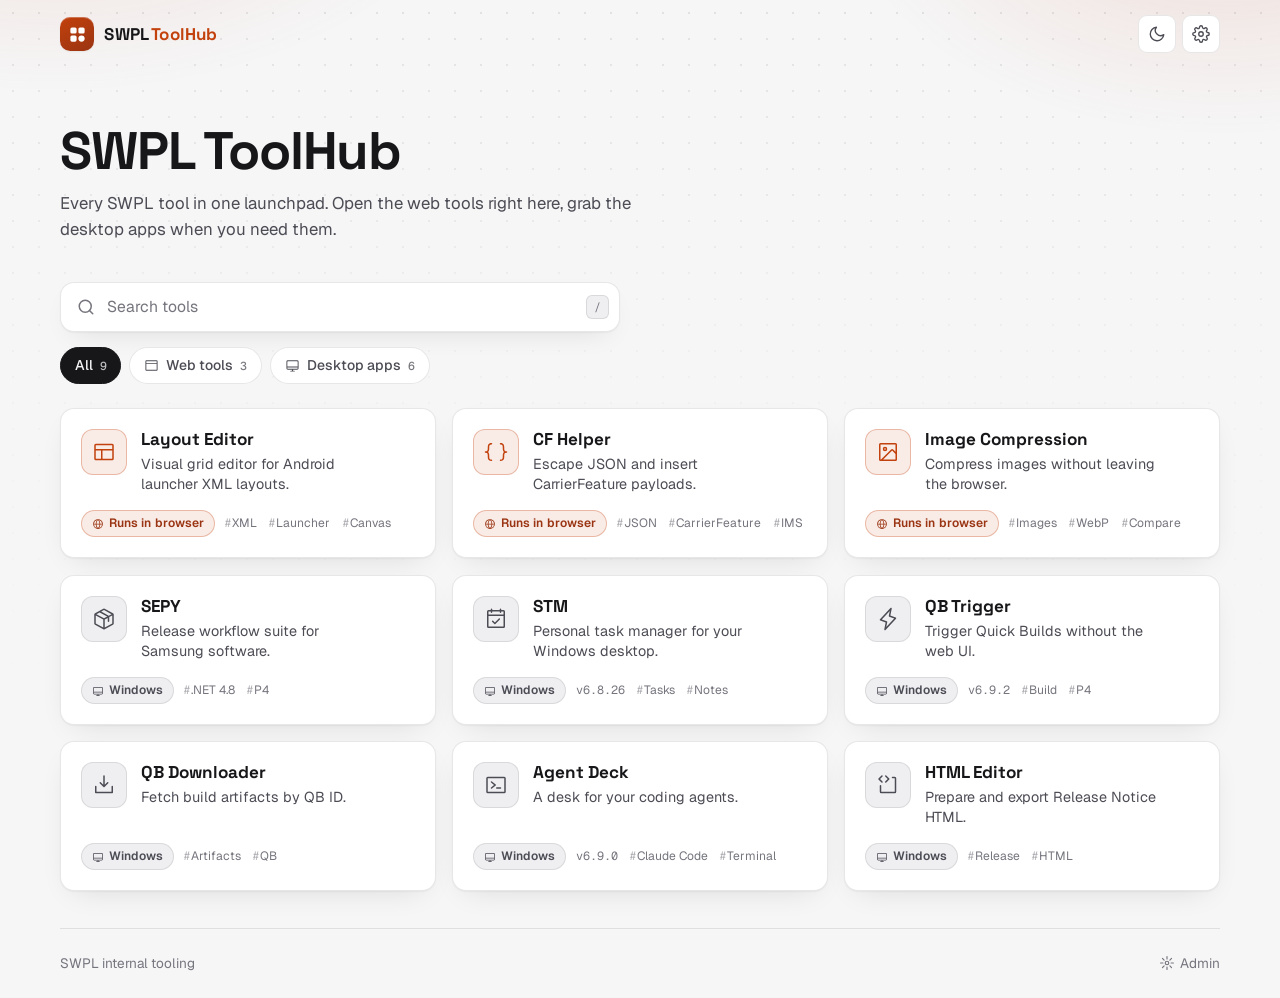
==== index.html @ 41b20187 "SWPL ToolHub: static tool launchpad with admin console and embedded tools - Hub (index.html): tool c" ====
<!doctype html>
<html lang="en" data-theme="light">
<head>
  <meta charset="UTF-8" />
  <meta name="viewport" content="width=device-width, initial-scale=1.0" />
  <title>SWPL ToolHub</title>
  <meta name="description" content="SWPL ToolHub - the launchpad for SWPL web tools and desktop apps." />
  <meta name="theme-color" content="#f6f6f7" />
  <link rel="icon" type="image/svg+xml" href="data:image/svg+xml,%3Csvg xmlns='http://www.w3.org/2000/svg' viewBox='0 0 64 64'%3E%3Crect width='64' height='64' rx='15' fill='%23c2410c'/%3E%3Cg fill='%23fff'%3E%3Crect x='12' y='12' width='17' height='17' rx='4.5'/%3E%3Crect x='35' y='12' width='17' height='17' rx='4.5'/%3E%3Crect x='12' y='35' width='17' height='17' rx='4.5'/%3E%3Crect x='35' y='35' width='17' height='17' rx='8.5'/%3E%3C/g%3E%3C/svg%3E" />

  <script src="data/site-config.js"></script>
  <script src="data/tools.js"></script>
  <script src="assets/icons.js"></script>
  <script>
    /* Resolve theme before first paint to avoid a flash. */
    (function () {
      try {
        var saved = localStorage.getItem("swpl.theme");
        var mode = saved;
        if (mode !== "light" && mode !== "dark") {
          var cfg = window.SWPL_CONFIG || {};
          if (/(^|[?&])draft=1(&|$)/.test(location.search)) {
            try {
              var draft = JSON.parse(localStorage.getItem("swpl.toolhub.draft") || "null");
              if (draft && draft.config && draft.config.theme && draft.config.theme.defaultMode) {
                cfg = { theme: draft.config.theme };
              }
            } catch (e) {}
          }
          mode = cfg.theme && (cfg.theme.defaultMode === "light" || cfg.theme.defaultMode === "dark")
            ? cfg.theme.defaultMode
            : (window.matchMedia && window.matchMedia("(prefers-color-scheme: dark)").matches ? "dark" : "light");
        }
        document.documentElement.setAttribute("data-theme", mode);
      } catch (e) {}
    })();
  </script>
  <link rel="stylesheet" href="assets/site.css" />
</head>
<body data-anim="on" data-pattern="on" data-hero-style="aurora" data-card-style="elevated">
  <a class="skip-link" href="#main">Skip to content</a>
  <div class="backdrop" aria-hidden="true"></div>

  <header class="topbar container-w">
    <a class="brand" href="./">
      <span class="brand-mark" aria-hidden="true"><svg class="icn" viewBox="0 0 64 64" fill="currentColor" aria-hidden="true"><rect x="8" y="8" width="21" height="21" rx="5.5"/><rect x="35" y="8" width="21" height="21" rx="5.5"/><rect x="8" y="35" width="21" height="21" rx="5.5"/><rect x="35" y="35" width="21" height="21" rx="10.5"/></svg></span>
      <span class="brand-word" id="brand-word">SWPL <em>ToolHub</em></span>
    </a>
    <nav class="topbar-actions" aria-label="Site actions">
      <button type="button" class="iconbtn theme-toggle" id="theme-toggle" aria-label="Toggle light and dark theme" title="Toggle theme">
        <svg class="icn icn-moon" viewBox="0 0 24 24" fill="none" stroke="currentColor" stroke-width="1.8" stroke-linecap="round" stroke-linejoin="round" aria-hidden="true"><path d="M21 12.79A9 9 0 1 1 11.21 3 7 7 0 0 0 21 12.79z"/></svg>
        <svg class="icn icn-sun" viewBox="0 0 24 24" fill="none" stroke="currentColor" stroke-width="1.8" stroke-linecap="round" stroke-linejoin="round" aria-hidden="true"><circle cx="12" cy="12" r="4"/><path d="M12 2v2M12 20v2M4.93 4.93l1.41 1.41M17.66 17.66l1.41 1.41M2 12h2M20 12h2M6.34 17.66l-1.41 1.41M19.07 4.93l-1.41 1.41"/></svg>
      </button>
      <a class="iconbtn" href="admin.html" data-admin-link aria-label="Admin console" title="Admin console">
        <svg class="icn" viewBox="0 0 24 24" fill="none" stroke="currentColor" stroke-width="1.8" stroke-linecap="round" stroke-linejoin="round" aria-hidden="true"><circle cx="12" cy="12" r="3"/><path d="M19.4 15a1.65 1.65 0 0 0 .33 1.82l.06.06a2 2 0 1 1-2.83 2.83l-.06-.06a1.65 1.65 0 0 0-1.82-.33 1.65 1.65 0 0 0-1 1.51V21a2 2 0 1 1-4 0v-.09A1.65 1.65 0 0 0 9 19.4a1.65 1.65 0 0 0-1.82.33l-.06.06a2 2 0 1 1-2.83-2.83l.06-.06a1.65 1.65 0 0 0 .33-1.82 1.65 1.65 0 0 0-1.51-1H3a2 2 0 1 1 0-4h.09A1.65 1.65 0 0 0 4.6 9a1.65 1.65 0 0 0-.33-1.82l-.06-.06a2 2 0 1 1 2.83-2.83l.06.06a1.65 1.65 0 0 0 1.82.33H9a1.65 1.65 0 0 0 1-1.51V3a2 2 0 1 1 4 0v.09a1.65 1.65 0 0 0 1 1.51 1.65 1.65 0 0 0 1.82-.33l.06-.06a2 2 0 1 1 2.83 2.83l-.06.06a1.65 1.65 0 0 0-.33 1.82V9a1.65 1.65 0 0 0 1.51 1H21a2 2 0 1 1 0 4h-.09a1.65 1.65 0 0 0-1.51 1z"/></svg>
      </a>
    </nav>
  </header>

  <main id="main" class="container-w">
    <section class="hero">
      <h1 class="hero-title" id="hero-title">SWPL ToolHub</h1>
      <p class="hero-tagline" id="hero-tagline"></p>
    </section>

    <section class="finder" aria-label="Find a tool">
      <div class="search" id="search-box">
        <svg class="icn" viewBox="0 0 24 24" fill="none" stroke="currentColor" stroke-width="2" stroke-linecap="round" stroke-linejoin="round" aria-hidden="true"><circle cx="11" cy="11" r="8"/><path d="m21 21-4.35-4.35"/></svg>
        <input type="search" id="search-input" placeholder="Search tools" aria-label="Search tools" autocomplete="off" spellcheck="false" />
        <kbd aria-hidden="true">/</kbd>
        <button type="button" class="search-clear" id="search-clear" aria-label="Clear search">
          <svg class="icn" viewBox="0 0 24 24" fill="none" stroke="currentColor" stroke-width="2" stroke-linecap="round" stroke-linejoin="round" aria-hidden="true"><line x1="18" y1="6" x2="6" y2="18"/><line x1="6" y1="6" x2="18" y2="18"/></svg>
        </button>
      </div>
      <div class="chips" id="chips" role="radiogroup" aria-label="Filter by category"></div>
    </section>

    <section class="grid" id="tool-grid" aria-label="Tools"></section>

    <div class="empty" id="empty-state" hidden>
      <svg class="icn" viewBox="0 0 24 24" fill="none" stroke="currentColor" stroke-width="1.6" stroke-linecap="round" stroke-linejoin="round" aria-hidden="true"><circle cx="11" cy="11" r="8"/><path d="m21 21-4.35-4.35"/></svg>
      <p>No tools match your search.</p>
      <button type="button" id="empty-reset">Clear filters</button>
    </div>
  </main>

  <footer class="site-footer container-w">
    <span id="footer-text"></span>
    <a href="admin.html" data-admin-link>
      <svg class="icn" viewBox="0 0 24 24" fill="none" stroke="currentColor" stroke-width="2" stroke-linecap="round" stroke-linejoin="round" aria-hidden="true"><circle cx="12" cy="12" r="3"/><path d="M12 1v4m0 14v4M4.22 4.22l2.83 2.83m9.9 9.9 2.83 2.83M1 12h4m14 0h4M4.22 19.78l2.83-2.83m9.9-9.9 2.83-2.83"/></svg>
      Admin
    </a>
  </footer>

  <dialog class="tool-dialog" id="tool-dialog" aria-labelledby="dlg-title"></dialog>

  <script src="assets/site.js"></script>
</body>
</html>
---- assets/site.css ----
/* ============================================================
   SWPL ToolHub - hub styles
   Token-driven, dual theme. Accent + radius + density + fonts
   are injected by site.js from data/site-config.js.
   ============================================================ */

/* ---------- Tokens ---------- */
:root {
  color-scheme: light;

  --bg: #f6f6f7;
  --surface: #ffffff;
  --surface-2: #efeff2;
  --surface-3: #e7e7ec;
  --text: #17171a;
  --text-2: #4c4c55;
  --muted: #75757e;
  --border: rgba(23, 23, 26, 0.10);
  --border-strong: rgba(23, 23, 26, 0.18);

  --accent: #c2410c;
  --accent-strong: #9a3412;
  --on-accent: #ffffff;
  --accent-soft: rgba(194, 65, 12, 0.10);
  --accent-line: rgba(194, 65, 12, 0.30);
  --ring: rgba(194, 65, 12, 0.40);
  --accent-glow: rgba(194, 65, 12, 0.16);

  --ok: #047857;
  --warn: #b45309;
  --danger: #be123c;

  --shadow-1: 0 1px 2px rgba(24, 20, 16, 0.05), 0 10px 30px -14px rgba(24, 20, 16, 0.14);
  --shadow-2: 0 24px 70px -28px rgba(24, 20, 16, 0.30);

  --radius: 14px;
  --radius-sm: 9px;
  --radius-xs: 6px;

  --font-display: 'Space Grotesk', 'Segoe UI', system-ui, sans-serif;
  --font-body: 'Geist', 'Segoe UI', system-ui, sans-serif;
  --font-mono: 'Geist Mono', 'Cascadia Code', Consolas, ui-monospace, monospace;

  --sp-1: 0.5rem;
  --sp-2: 0.75rem;
  --sp-3: 1rem;
  --sp-4: 1.5rem;
  --sp-5: 2.25rem;
  --sp-6: 3.5rem;

  --card-pad: 1.25rem;
  --topbar-h: 68px;
}

html[data-theme="dark"] {
  color-scheme: dark;

  --bg: #0e0e10;
  --surface: #161618;
  --surface-2: #1c1c20;
  --surface-3: #232328;
  --text: #f1f1f3;
  --text-2: #b9b9c2;
  --muted: #85858f;
  --border: rgba(241, 241, 243, 0.09);
  --border-strong: rgba(241, 241, 243, 0.17);

  --accent: #fb923c;
  --accent-strong: #fdba74;
  --on-accent: #221004;
  --accent-soft: rgba(251, 146, 60, 0.13);
  --accent-line: rgba(251, 146, 60, 0.34);
  --ring: rgba(251, 146, 60, 0.45);
  --accent-glow: rgba(251, 146, 60, 0.12);

  --ok: #34d399;
  --warn: #fbbf24;
  --danger: #fb7185;

  --shadow-1: 0 1px 2px rgba(0, 0, 0, 0.35), 0 12px 34px -16px rgba(0, 0, 0, 0.55);
  --shadow-2: 0 30px 80px -30px rgba(0, 0, 0, 0.72);
}

body[data-density="compact"] {
  --card-pad: 0.95rem;
  --sp-4: 1.1rem;
  --sp-5: 1.6rem;
  --sp-6: 2.4rem;
}

/* ---------- Base ---------- */
* { box-sizing: border-box; }

html, body { margin: 0; padding: 0; }

body {
  background: var(--bg);
  color: var(--text);
  font-family: var(--font-body);
  font-size: 15.5px;
  line-height: 1.55;
  min-height: 100dvh;
  -webkit-font-smoothing: antialiased;
  text-rendering: optimizeLegibility;
}

img { max-width: 100%; }

a { color: inherit; }

button {
  font: inherit;
  color: inherit;
  background: none;
  border: 0;
  padding: 0;
  cursor: pointer;
}

:focus-visible {
  outline: 2px solid var(--ring);
  outline-offset: 2px;
  border-radius: var(--radius-xs);
}

::selection { background: var(--accent-soft); }

.icn {
  width: 1.1em;
  height: 1.1em;
  vertical-align: -0.2em;
  flex: none;
}

.skip-link {
  position: absolute;
  left: -9999px;
  top: 0;
  background: var(--surface);
  color: var(--text);
  padding: 0.6rem 1rem;
  border-radius: var(--radius-sm);
  border: 1px solid var(--border-strong);
  z-index: 100;
}
.skip-link:focus { left: 1rem; top: 1rem; }

.container-w {
  width: min(1160px, 100% - 2.5rem);
  margin-inline: auto;
}

/* ---------- Backdrop ---------- */
.backdrop {
  position: fixed;
  inset: 0;
  z-index: -1;
  pointer-events: none;
  overflow: hidden;
}

body[data-hero-style="aurora"] .backdrop::before {
  content: "";
  position: absolute;
  inset: -20% -10% auto -10%;
  height: 70vh;
  background:
    radial-gradient(680px 420px at 12% 0%, var(--accent-glow), transparent 65%),
    radial-gradient(560px 380px at 88% 8%, var(--accent-glow), transparent 70%);
  filter: saturate(1.05);
}

body[data-pattern="on"] .backdrop::after {
  content: "";
  position: absolute;
  inset: 0;
  background-image: radial-gradient(var(--border-strong) 1px, transparent 1px);
  background-size: 26px 26px;
  mask-image: linear-gradient(to bottom, rgba(0,0,0,.5), rgba(0,0,0,.12) 45%, transparent 78%);
  -webkit-mask-image: linear-gradient(to bottom, rgba(0,0,0,.5), rgba(0,0,0,.12) 45%, transparent 78%);
}

/* ---------- Top bar ---------- */
.topbar {
  height: var(--topbar-h);
  display: flex;
  align-items: center;
  justify-content: space-between;
  gap: 1rem;
}

.brand {
  display: inline-flex;
  align-items: center;
  gap: 0.65rem;
  text-decoration: none;
  min-width: 0;
}

.brand-mark {
  width: 34px;
  height: 34px;
  display: grid;
  place-items: center;
  border-radius: 10px;
  background: linear-gradient(150deg, var(--accent), var(--accent-strong));
  color: var(--on-accent);
  box-shadow: inset 0 1px 0 rgba(255, 255, 255, 0.28), var(--shadow-1);
}
.brand-mark .icn { width: 19px; height: 19px; }

.brand-word {
  font-family: var(--font-display);
  font-weight: 700;
  font-size: 1.06rem;
  letter-spacing: 0.01em;
  white-space: nowrap;
}
.brand-word em {
  font-style: normal;
  color: var(--accent);
}

.topbar-actions {
  display: flex;
  align-items: center;
  gap: 0.4rem;
}

.iconbtn {
  width: 38px;
  height: 38px;
  display: inline-grid;
  place-items: center;
  border-radius: var(--radius-sm);
  border: 1px solid var(--border);
  background: var(--surface);
  color: var(--text-2);
  transition: border-color 160ms ease, color 160ms ease, transform 160ms ease, background 160ms ease;
  text-decoration: none;
}
.iconbtn:hover { color: var(--text); border-color: var(--border-strong); }
.iconbtn:active { transform: scale(0.96); }
.iconbtn .icn { width: 18px; height: 18px; }

.theme-toggle .icn-sun { display: none; }
html[data-theme="dark"] .theme-toggle .icn-sun { display: block; }
html[data-theme="dark"] .theme-toggle .icn-moon { display: none; }

/* ---------- Hero ---------- */
.hero {
  padding-top: var(--sp-6);
  padding-bottom: var(--sp-4);
  max-width: 720px;
}

.hero-title {
  margin: 0 0 0.7rem;
  font-family: var(--font-display);
  font-weight: 700;
  font-size: clamp(2.1rem, 5.2vw, 3.3rem);
  line-height: 1.04;
  letter-spacing: -0.022em;
}

.hero-tagline {
  margin: 0;
  color: var(--text-2);
  font-size: 1.05rem;
  max-width: 56ch;
  text-wrap: pretty;
}

body[data-hero="off"] .hero { display: none; }
body[data-hero="off"] .finder { padding-top: var(--sp-5); }

/* ---------- Finder (search + chips) ---------- */
.finder {
  display: flex;
  flex-direction: column;
  gap: 0.95rem;
  padding-block: var(--sp-3) var(--sp-4);
}

.search {
  display: flex;
  align-items: center;
  gap: 0.6rem;
  height: 50px;
  padding-inline: 1rem 0.6rem;
  border-radius: var(--radius);
  border: 1px solid var(--border);
  background: var(--surface);
  box-shadow: var(--shadow-1);
  max-width: 560px;
  transition: border-color 160ms ease, box-shadow 160ms ease;
}
.search:focus-within {
  border-color: var(--accent-line);
  box-shadow: 0 0 0 3px var(--accent-soft), var(--shadow-1);
}
.search .icn { width: 18px; height: 18px; color: var(--muted); }
.search input {
  flex: 1;
  min-width: 0;
  border: 0;
  outline: 0;
  background: transparent;
  color: var(--text);
  font: inherit;
  font-size: 0.98rem;
}
.search input::placeholder { color: var(--muted); }
.search kbd {
  font-family: var(--font-mono);
  font-size: 0.72rem;
  color: var(--muted);
  border: 1px solid var(--border);
  background: var(--surface-2);
  border-radius: 6px;
  padding: 0.15rem 0.45rem;
}
.search .search-clear { display: none; }
.search.has-value .search-clear {
  display: inline-grid;
  width: 30px;
  height: 30px;
  place-items: center;
  border-radius: 8px;
  color: var(--muted);
}
.search.has-value .search-clear:hover { color: var(--text); background: var(--surface-2); }
.search.has-value kbd { display: none; }

body[data-search="off"] .search { display: none; }

.chips {
  display: flex;
  flex-wrap: wrap;
  gap: 0.5rem;
}
body[data-cats="off"] .chips { display: none; }

.chip {
  display: inline-flex;
  align-items: center;
  gap: 0.45rem;
  padding: 0.42rem 0.85rem;
  border-radius: 999px;
  border: 1px solid var(--border);
  background: var(--surface);
  color: var(--text-2);
  font-size: 0.875rem;
  font-weight: 500;
  transition: border-color 150ms ease, background 150ms ease, color 150ms ease, transform 150ms ease;
}
.chip:hover { border-color: var(--border-strong); color: var(--text); }
.chip:active { transform: scale(0.97); }
.chip.is-active {
  background: var(--text);
  border-color: var(--text);
  color: var(--bg);
}
.chip .chip-count {
  font-family: var(--font-mono);
  font-size: 0.72rem;
  opacity: 0.75;
}
.chip .icn { width: 15px; height: 15px; }

/* ---------- Grid ---------- */
.grid {
  display: grid;
  gap: 1rem;
  grid-template-columns: repeat(auto-fill, minmax(305px, 1fr));
  padding-bottom: var(--sp-5);
}
body[data-cols="2"] .grid { grid-template-columns: repeat(2, 1fr); }
body[data-cols="3"] .grid { grid-template-columns: repeat(3, 1fr); }
body[data-cols="4"] .grid { grid-template-columns: repeat(4, 1fr); }

.group-title {
  grid-column: 1 / -1;
  display: flex;
  align-items: center;
  gap: 0.6rem;
  margin: 0.7rem 0 0;
  font-family: var(--font-display);
  font-size: 1.02rem;
  font-weight: 700;
  letter-spacing: 0.005em;
}
.group-title .icn { color: var(--accent); width: 18px; height: 18px; }
.group-title .group-count {
  font-family: var(--font-mono);
  font-weight: 400;
  font-size: 0.78rem;
  color: var(--muted);
}

/* ---------- Card ---------- */
.card {
  position: relative;
  display: flex;
  flex-direction: column;
  gap: 0.9rem;
  text-align: left;
  padding: var(--card-pad);
  border-radius: var(--radius);
  border: 1px solid var(--border);
  background: var(--surface);
  transition: transform 190ms cubic-bezier(0.16, 1, 0.3, 1),
              border-color 190ms ease,
              box-shadow 190ms ease,
              background 190ms ease;
}
body[data-card-style="elevated"] .card { box-shadow: var(--shadow-1); }
body[data-card-style="outline"] .card { box-shadow: none; }
body[data-card-style="glass"] .card {
  background: color-mix(in srgb, var(--surface) 72%, transparent);
  backdrop-filter: blur(14px) saturate(1.4);
  -webkit-backdrop-filter: blur(14px) saturate(1.4);
  box-shadow: inset 0 1px 0 rgba(255, 255, 255, 0.09), var(--shadow-1);
}

.card:hover {
  transform: translateY(-3px);
  border-color: var(--accent-line);
  box-shadow: 0 0 0 3px var(--accent-soft), var(--shadow-1);
}
.card:active { transform: translateY(-1px) scale(0.99); }

.card-top {
  display: flex;
  align-items: flex-start;
  gap: 0.85rem;
}

.card-icon {
  width: 46px;
  height: 46px;
  flex: none;
  display: grid;
  place-items: center;
  border-radius: 12px;
  background: var(--surface-2);
  border: 1px solid var(--border);
  color: var(--text-2);
  font-size: 1.35rem;
  overflow: hidden;
  transition: background 190ms ease, color 190ms ease, border-color 190ms ease;
}
.card-icon .icn { width: 24px; height: 24px; }
.card-icon img { width: 100%; height: 100%; object-fit: cover; }
.card.is-featured .card-icon {
  background: var(--accent-soft);
  border-color: var(--accent-line);
  color: var(--accent);
}
.card:hover .card-icon { color: var(--accent); }

.card-heading { min-width: 0; flex: 1; }

.card-name {
  display: block;
  font-family: var(--font-display);
  font-weight: 700;
  font-size: 1.07rem;
  letter-spacing: 0.002em;
  line-height: 1.25;
}

.card-tagline {
  display: block;
  margin-top: 0.2rem;
  color: var(--text-2);
  font-size: 0.9rem;
  line-height: 1.45;
}

.card-arrow {
  margin-left: auto;
  color: var(--muted);
  opacity: 0;
  transform: translate(-4px, 4px);
  transition: opacity 190ms ease, transform 190ms cubic-bezier(0.16, 1, 0.3, 1), color 190ms ease;
}
.card-arrow .icn { width: 17px; height: 17px; }
.card:hover .card-arrow,
.card:focus-visible .card-arrow {
  opacity: 1;
  transform: translate(0, 0);
  color: var(--accent);
}

.card-meta {
  display: flex;
  flex-wrap: wrap;
  align-items: center;
  gap: 0.45rem;
  margin-top: auto;
}

.badge {
  display: inline-flex;
  align-items: center;
  gap: 0.32rem;
  padding: 0.22rem 0.6rem;
  border-radius: 999px;
  font-size: 0.755rem;
  font-weight: 600;
  letter-spacing: 0.01em;
  border: 1px solid var(--border);
  background: var(--surface-2);
  color: var(--text-2);
}
.badge .icn { width: 12px; height: 12px; }
.badge-live {
  background: var(--accent-soft);
  border-color: var(--accent-line);
  color: var(--accent);
}
html[data-theme="light"] .badge-live { color: var(--accent-strong); }

.badge-version {
  font-family: var(--font-mono);
  font-size: 0.74rem;
  color: var(--muted);
  padding: 0.22rem 0.15rem;
}

.tagchip {
  font-size: 0.755rem;
  color: var(--muted);
  border: 1px solid transparent;
  padding: 0.22rem 0.1rem;
}
.tagchip::before { content: "#"; opacity: 0.55; margin-right: 1px; }

/* ---------- Entrance animation ---------- */
body[data-anim="on"] .card {
  animation: card-in 460ms cubic-bezier(0.16, 1, 0.3, 1) both;
  animation-delay: calc(var(--i, 0) * 42ms);
}
body[data-anim="on"] .hero-title,
body[data-anim="on"] .hero-tagline,
body[data-anim="on"] .finder {
  animation: rise-in 520ms cubic-bezier(0.16, 1, 0.3, 1) both;
}
body[data-anim="on"] .hero-tagline { animation-delay: 60ms; }
body[data-anim="on"] .finder { animation-delay: 110ms; }

@keyframes card-in {
  from { opacity: 0; transform: translateY(14px) scale(0.985); }
  to { opacity: 1; transform: translateY(0) scale(1); }
}
@keyframes rise-in {
  from { opacity: 0; transform: translateY(10px); }
  to { opacity: 1; transform: translateY(0); }
}

/* ---------- Empty state ---------- */
.empty {
  padding: var(--sp-6) 1rem;
  text-align: center;
  color: var(--muted);
}
.empty .icn { width: 34px; height: 34px; opacity: 0.6; }
.empty p { margin: 0.8rem 0 1.1rem; }
.empty button {
  color: var(--accent);
  font-weight: 600;
  text-decoration: underline;
  text-underline-offset: 3px;
}

/* ---------- Dialog ---------- */
dialog.tool-dialog {
  width: min(560px, calc(100vw - 2rem));
  border: 1px solid var(--border-strong);
  border-radius: calc(var(--radius) + 4px);
  background: var(--surface);
  color: var(--text);
  padding: 0;
  box-shadow: var(--shadow-2);
  overscroll-behavior: contain;
}
dialog.tool-dialog::backdrop {
  background: rgba(10, 9, 8, 0.45);
  backdrop-filter: blur(6px);
  -webkit-backdrop-filter: blur(6px);
}
html[data-theme="dark"] dialog.tool-dialog::backdrop { background: rgba(0, 0, 0, 0.58); }

body[data-anim="on"] dialog.tool-dialog[open] {
  animation: dlg-in 260ms cubic-bezier(0.16, 1, 0.3, 1);
}
body[data-anim="on"] dialog.tool-dialog[open]::backdrop {
  animation: fade-in 220ms ease;
}
@keyframes dlg-in {
  from { opacity: 0; transform: translateY(14px) scale(0.97); }
  to { opacity: 1; transform: none; }
}
@keyframes fade-in { from { opacity: 0; } to { opacity: 1; } }

.dlg-inner { padding: 1.5rem; display: flex; flex-direction: column; gap: 1.05rem; }

.dlg-head {
  display: flex;
  align-items: flex-start;
  gap: 0.9rem;
}
.dlg-icon {
  width: 54px;
  height: 54px;
  flex: none;
  display: grid;
  place-items: center;
  border-radius: 14px;
  background: var(--accent-soft);
  border: 1px solid var(--accent-line);
  color: var(--accent);
  font-size: 1.6rem;
  overflow: hidden;
}
.dlg-icon .icn { width: 28px; height: 28px; }
.dlg-icon img { width: 100%; height: 100%; object-fit: cover; }

.dlg-heading { flex: 1; min-width: 0; }
.dlg-title {
  margin: 0;
  font-family: var(--font-display);
  font-size: 1.3rem;
  font-weight: 700;
  line-height: 1.2;
}
.dlg-meta {
  margin: 0.28rem 0 0;
  color: var(--muted);
  font-size: 0.85rem;
  display: flex;
  flex-wrap: wrap;
  align-items: center;
  gap: 0.55rem;
}
.dlg-meta .badge { font-size: 0.72rem; }
.dlg-meta .badge-version { padding: 0; }

.dlg-close {
  width: 34px;
  height: 34px;
  flex: none;
  display: grid;
  place-items: center;
  border-radius: 9px;
  color: var(--muted);
  transition: background 150ms ease, color 150ms ease;
}
.dlg-close:hover { background: var(--surface-2); color: var(--text); }
.dlg-close .icn { width: 16px; height: 16px; }

.dlg-desc {
  margin: 0;
  color: var(--text-2);
  font-size: 0.94rem;
  line-height: 1.6;
}

.dlg-tags { display: flex; flex-wrap: wrap; gap: 0.4rem; }

.dlg-actions {
  display: flex;
  flex-wrap: wrap;
  gap: 0.6rem;
  padding-top: 0.2rem;
}

.btn {
  display: inline-flex;
  align-items: center;
  justify-content: center;
  gap: 0.5rem;
  padding: 0.62rem 1.15rem;
  border-radius: var(--radius-sm);
  font-weight: 600;
  font-size: 0.92rem;
  text-decoration: none;
  border: 1px solid transparent;
  white-space: nowrap;
  transition: transform 150ms ease, background 150ms ease, border-color 150ms ease, color 150ms ease, box-shadow 150ms ease;
}
.btn:active { transform: translateY(1px) scale(0.985); }
.btn .icn { width: 16px; height: 16px; }

.btn-primary {
  background: var(--accent);
  color: var(--on-accent);
  box-shadow: inset 0 1px 0 rgba(255, 255, 255, 0.22), var(--shadow-1);
}
.btn-primary:hover { background: var(--accent-strong); }

.btn-secondary {
  background: var(--surface-2);
  border-color: var(--border-strong);
  color: var(--text);
}
.btn-secondary:hover { border-color: var(--text-2); }

.btn-ghost {
  color: var(--text-2);
  border-color: transparent;
}
.btn-ghost:hover { background: var(--surface-2); color: var(--text); }

.dlg-note {
  margin: -0.3rem 0 0;
  color: var(--muted);
  font-size: 0.82rem;
}

/* ---------- Footer ---------- */
.site-footer {
  display: flex;
  align-items: center;
  justify-content: space-between;
  gap: 1rem;
  padding-block: var(--sp-4);
  border-top: 1px solid var(--border);
  color: var(--muted);
  font-size: 0.85rem;
}
.site-footer a {
  color: var(--muted);
  text-decoration: none;
  display: inline-flex;
  align-items: center;
  gap: 0.4rem;
  transition: color 150ms ease;
}
.site-footer a:hover { color: var(--text); }
.site-footer .icn { width: 14px; height: 14px; }
body[data-footer="off"] .site-footer { display: none; }

/* ---------- Toast ---------- */
.toast {
  position: fixed;
  left: 50%;
  bottom: 1.4rem;
  transform: translateX(-50%);
  background: var(--text);
  color: var(--bg);
  padding: 0.6rem 1.1rem;
  border-radius: 999px;
  font-size: 0.88rem;
  font-weight: 500;
  box-shadow: var(--shadow-2);
  z-index: 60;
  animation: toast-in 240ms cubic-bezier(0.16, 1, 0.3, 1);
}
@keyframes toast-in {
  from { opacity: 0; transform: translate(-50%, 8px); }
  to { opacity: 1; transform: translate(-50%, 0); }
}

/* ---------- Responsive ---------- */
@media (max-width: 900px) {
  body[data-cols="3"] .grid,
  body[data-cols="4"] .grid { grid-template-columns: repeat(2, 1fr); }
}
@media (max-width: 640px) {
  .grid,
  body[data-cols="2"] .grid,
  body[data-cols="3"] .grid,
  body[data-cols="4"] .grid { grid-template-columns: 1fr; }
  .hero { padding-top: var(--sp-5); }
  .dlg-inner { padding: 1.15rem; }
  .dlg-actions .btn-primary { flex: 1; }
}

/* ---------- Reduced motion ---------- */
@media (prefers-reduced-motion: reduce) {
  *, *::before, *::after {
    animation-duration: 0.01ms !important;
    animation-iteration-count: 1 !important;
    transition-duration: 0.01ms !important;
  }
}
body[data-anim="off"] .card,
body[data-anim="off"] .hero-title,
body[data-anim="off"] .hero-tagline,
body[data-anim="off"] .finder { animation: none; }
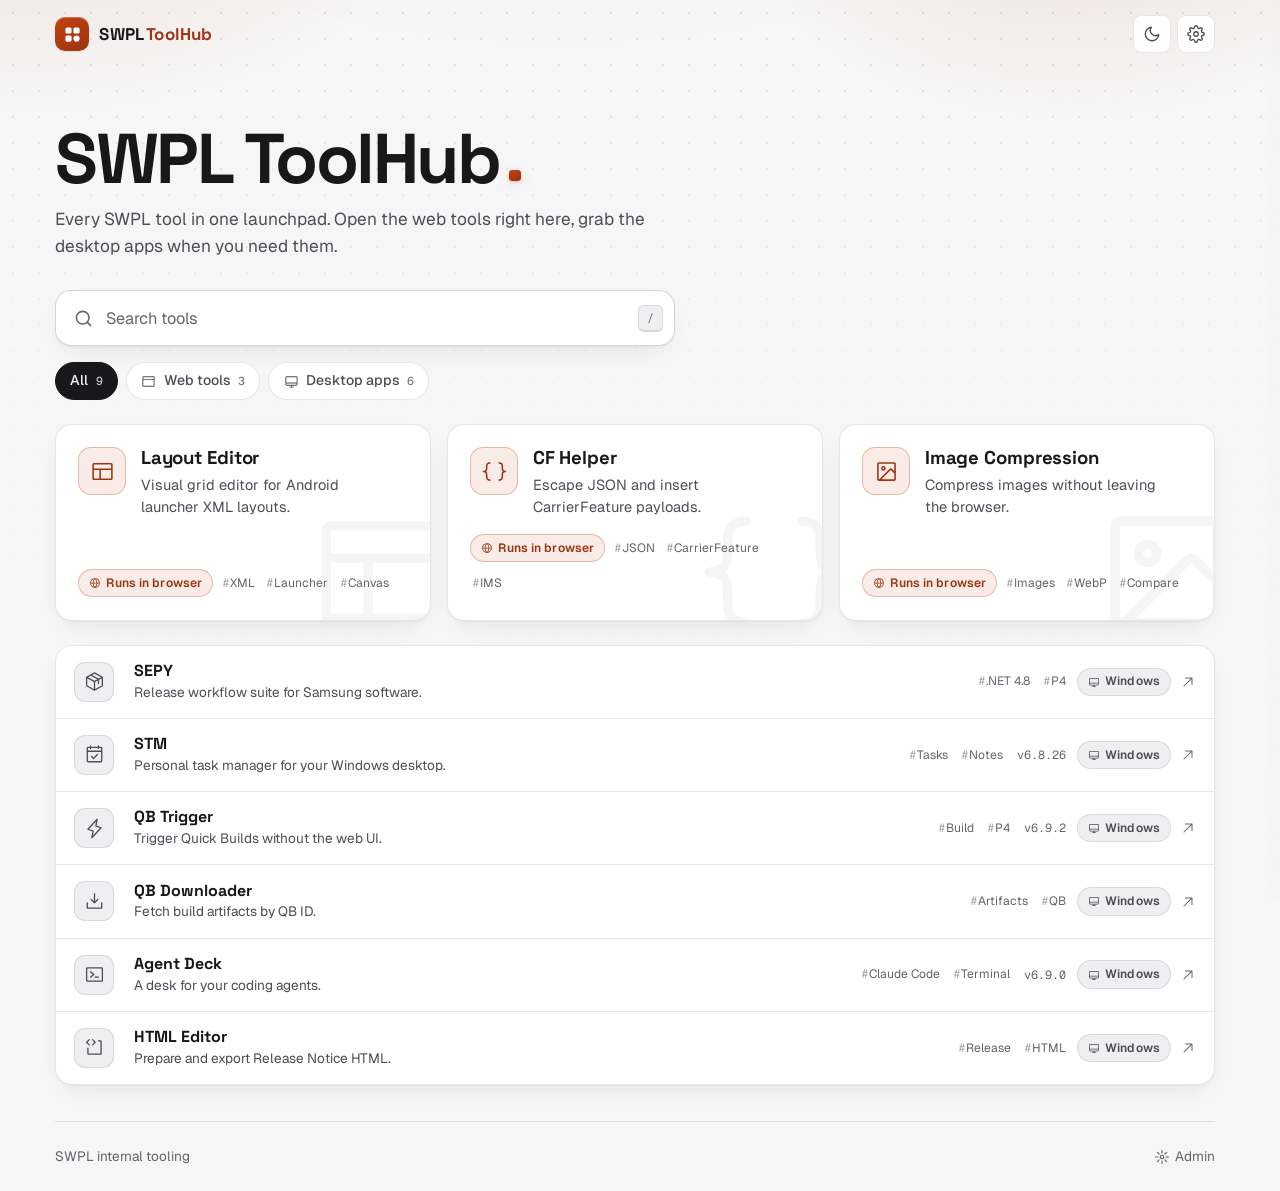
==== commit 17b462d7: "Hub redesign: Ember Command Deck Featured tools become large launchpad cards with cursor-tracked spo" ====
--- a/index.html
+++ b/index.html
@@ -40,6 +40,7 @@
 <body data-anim="on" data-pattern="on" data-hero-style="aurora" data-card-style="elevated">
   <a class="skip-link" href="#main">Skip to content</a>
   <div class="backdrop" aria-hidden="true"></div>
+  <div class="grain" aria-hidden="true"></div>
 
   <header class="topbar container-w">
     <a class="brand" href="./">
--- a/assets/site.css
+++ b/assets/site.css
@@ -1,7 +1,10 @@
 /* ============================================================
-   SWPL ToolHub - hub styles
+   SWPL ToolHub - hub styles ("Ember Command Deck")
    Token-driven, dual theme. Accent + radius + density + fonts
    are injected by site.js from data/site-config.js.
+
+   Structure: hero command bar -> launchpad (featured tools as
+   large signature cards) -> registry (the rest as dense rows).
    ============================================================ */
 
 /* ---------- Tokens ---------- */
@@ -14,7 +17,7 @@
   --surface-3: #e7e7ec;
   --text: #17171a;
   --text-2: #4c4c55;
-  --muted: #75757e;
+  --muted: #63636c;
   --border: rgba(23, 23, 26, 0.10);
   --border-strong: rgba(23, 23, 26, 0.18);
 
@@ -32,6 +35,7 @@
 
   --shadow-1: 0 1px 2px rgba(24, 20, 16, 0.05), 0 10px 30px -14px rgba(24, 20, 16, 0.14);
   --shadow-2: 0 24px 70px -28px rgba(24, 20, 16, 0.30);
+  --shadow-lift: 0 2px 4px rgba(24, 20, 16, 0.06), 0 18px 44px -16px rgba(24, 20, 16, 0.20);
 
   --radius: 14px;
   --radius-sm: 9px;
@@ -48,8 +52,11 @@
   --sp-5: 2.25rem;
   --sp-6: 3.5rem;
 
-  --card-pad: 1.25rem;
+  --lp-pad: 1.4rem;
   --topbar-h: 68px;
+
+  --ease-out: cubic-bezier(0.16, 1, 0.3, 1);
+  --grain-opacity: 0.05;
 }
 
 html[data-theme="dark"] {
@@ -61,7 +68,7 @@
   --surface-3: #232328;
   --text: #f1f1f3;
   --text-2: #b9b9c2;
-  --muted: #85858f;
+  --muted: #8b8b95;
   --border: rgba(241, 241, 243, 0.09);
   --border-strong: rgba(241, 241, 243, 0.17);
 
@@ -79,17 +86,24 @@
 
   --shadow-1: 0 1px 2px rgba(0, 0, 0, 0.35), 0 12px 34px -16px rgba(0, 0, 0, 0.55);
   --shadow-2: 0 30px 80px -30px rgba(0, 0, 0, 0.72);
+  --shadow-lift: 0 2px 4px rgba(0, 0, 0, 0.4), 0 20px 48px -18px rgba(0, 0, 0, 0.6);
+
+  --grain-opacity: 0.07;
 }
 
 body[data-density="compact"] {
-  --card-pad: 0.95rem;
+  --lp-pad: 1.05rem;
   --sp-4: 1.1rem;
   --sp-5: 1.6rem;
   --sp-6: 2.4rem;
 }
 
-/* ---------- Base ---------- */
+/* ---------- Base + browser surfaces ---------- */
 * { box-sizing: border-box; }
+
+html {
+  scrollbar-gutter: stable;
+}
 
 html, body { margin: 0; padding: 0; }
 
@@ -102,11 +116,16 @@
   min-height: 100dvh;
   -webkit-font-smoothing: antialiased;
   text-rendering: optimizeLegibility;
+  accent-color: var(--accent);
 }
 
 img { max-width: 100%; }
 
-a { color: inherit; }
+a {
+  color: inherit;
+  text-underline-offset: 3px;
+  text-decoration-thickness: 1px;
+}
 
 button {
   font: inherit;
@@ -117,13 +136,31 @@
   cursor: pointer;
 }
 
+input, textarea { caret-color: var(--accent); }
+
 :focus-visible {
   outline: 2px solid var(--ring);
   outline-offset: 2px;
   border-radius: var(--radius-xs);
 }
 
-::selection { background: var(--accent-soft); }
+::selection {
+  background: var(--accent);
+  color: var(--on-accent);
+}
+
+* {
+  scrollbar-width: thin;
+  scrollbar-color: var(--surface-3) transparent;
+}
+::-webkit-scrollbar { width: 11px; height: 11px; }
+::-webkit-scrollbar-track { background: transparent; }
+::-webkit-scrollbar-thumb {
+  background: var(--surface-3);
+  border: 3px solid var(--bg);
+  border-radius: 8px;
+}
+::-webkit-scrollbar-thumb:hover { background: var(--border-strong); }
 
 .icn {
   width: 1.1em;
@@ -150,7 +187,7 @@
   margin-inline: auto;
 }
 
-/* ---------- Backdrop ---------- */
+/* ---------- Backdrop: aurora + dot grid + grain ---------- */
 .backdrop {
   position: fixed;
   inset: 0;
@@ -163,11 +200,12 @@
   content: "";
   position: absolute;
   inset: -20% -10% auto -10%;
-  height: 70vh;
+  height: 78vh;
   background:
-    radial-gradient(680px 420px at 12% 0%, var(--accent-glow), transparent 65%),
-    radial-gradient(560px 380px at 88% 8%, var(--accent-glow), transparent 70%);
-  filter: saturate(1.05);
+    radial-gradient(720px 460px at 10% 0%, var(--accent-glow), transparent 64%),
+    radial-gradient(540px 400px at 78% 4%, var(--accent-glow), transparent 68%),
+    radial-gradient(900px 520px at 45% -18%, color-mix(in srgb, var(--accent) 5%, transparent), transparent 70%);
+  filter: saturate(1.06);
 }
 
 body[data-pattern="on"] .backdrop::after {
@@ -176,8 +214,19 @@
   inset: 0;
   background-image: radial-gradient(var(--border-strong) 1px, transparent 1px);
   background-size: 26px 26px;
-  mask-image: linear-gradient(to bottom, rgba(0,0,0,.5), rgba(0,0,0,.12) 45%, transparent 78%);
-  -webkit-mask-image: linear-gradient(to bottom, rgba(0,0,0,.5), rgba(0,0,0,.12) 45%, transparent 78%);
+  mask-image: linear-gradient(to bottom, rgba(0,0,0,.55), rgba(0,0,0,.14) 44%, transparent 76%);
+  -webkit-mask-image: linear-gradient(to bottom, rgba(0,0,0,.55), rgba(0,0,0,.14) 44%, transparent 76%);
+}
+
+.grain {
+  position: fixed;
+  inset: 0;
+  z-index: 70;
+  pointer-events: none;
+  opacity: var(--grain-opacity);
+  background-image: url("data:image/svg+xml,%3Csvg xmlns='http://www.w3.org/2000/svg' width='180' height='180'%3E%3Cfilter id='n'%3E%3CfeTurbulence type='fractalNoise' baseFrequency='0.82' numOctaves='2' stitchTiles='stitch'/%3E%3CfeColorMatrix type='saturate' values='0'/%3E%3C/filter%3E%3Crect width='180' height='180' filter='url(%23n)'/%3E%3C/svg%3E");
+  background-size: 180px 180px;
+  mix-blend-mode: overlay;
 }
 
 /* ---------- Top bar ---------- */
@@ -206,7 +255,9 @@
   background: linear-gradient(150deg, var(--accent), var(--accent-strong));
   color: var(--on-accent);
   box-shadow: inset 0 1px 0 rgba(255, 255, 255, 0.28), var(--shadow-1);
-}
+  transition: transform 280ms var(--ease-out);
+}
+.brand:hover .brand-mark { transform: rotate(-4deg) scale(1.04); }
 .brand-mark .icn { width: 19px; height: 19px; }
 
 .brand-word {
@@ -220,6 +271,7 @@
   font-style: normal;
   color: var(--accent);
 }
+html[data-theme="light"] .brand-word em { color: var(--accent-strong); }
 
 .topbar-actions {
   display: flex;
@@ -250,56 +302,70 @@
 /* ---------- Hero ---------- */
 .hero {
   padding-top: var(--sp-6);
-  padding-bottom: var(--sp-4);
-  max-width: 720px;
+  padding-bottom: 0.4rem;
+  max-width: 780px;
 }
 
 .hero-title {
-  margin: 0 0 0.7rem;
+  margin: 0 0 0.75rem;
   font-family: var(--font-display);
   font-weight: 700;
-  font-size: clamp(2.1rem, 5.2vw, 3.3rem);
-  line-height: 1.04;
-  letter-spacing: -0.022em;
+  font-size: clamp(2.5rem, 6vw, 4.4rem);
+  line-height: 1.0;
+  letter-spacing: -0.035em;
+  text-wrap: balance;
+}
+
+/* Signature: the ignition tile, the brand mark's fourth square. */
+.hero-tile {
+  display: inline-block;
+  width: 0.16em;
+  height: 0.16em;
+  margin-left: 0.14em;
+  border-radius: 28%;
+  background: linear-gradient(150deg, var(--accent), var(--accent-strong));
+  box-shadow: 0 2px 14px var(--accent-glow), 0 1px 3px rgba(24, 20, 16, 0.2);
+  transform: translateY(-0.03em);
 }
 
 .hero-tagline {
   margin: 0;
   color: var(--text-2);
-  font-size: 1.05rem;
-  max-width: 56ch;
+  font-size: 1.08rem;
+  max-width: 58ch;
   text-wrap: pretty;
 }
 
 body[data-hero="off"] .hero { display: none; }
 body[data-hero="off"] .finder { padding-top: var(--sp-5); }
 
-/* ---------- Finder (search + chips) ---------- */
+/* ---------- Finder: command bar + chips ---------- */
 .finder {
   display: flex;
   flex-direction: column;
-  gap: 0.95rem;
-  padding-block: var(--sp-3) var(--sp-4);
+  gap: 1rem;
+  padding-block: var(--sp-4) var(--sp-4);
 }
 
 .search {
   display: flex;
   align-items: center;
-  gap: 0.6rem;
-  height: 50px;
-  padding-inline: 1rem 0.6rem;
-  border-radius: var(--radius);
-  border: 1px solid var(--border);
+  gap: 0.7rem;
+  height: 56px;
+  padding-inline: 1.1rem 0.7rem;
+  border-radius: calc(var(--radius) + 2px);
+  border: 1px solid var(--border-strong);
   background: var(--surface);
-  box-shadow: var(--shadow-1);
-  max-width: 560px;
-  transition: border-color 160ms ease, box-shadow 160ms ease;
+  box-shadow: inset 0 1px 0 rgba(255, 255, 255, 0.06), var(--shadow-1);
+  max-width: 620px;
+  transition: border-color 200ms ease, box-shadow 200ms ease, transform 200ms var(--ease-out);
 }
 .search:focus-within {
   border-color: var(--accent-line);
-  box-shadow: 0 0 0 3px var(--accent-soft), var(--shadow-1);
-}
-.search .icn { width: 18px; height: 18px; color: var(--muted); }
+  box-shadow: 0 0 0 4px var(--accent-soft), 0 8px 30px -10px var(--accent-glow), var(--shadow-1);
+}
+.search .icn { width: 19px; height: 19px; color: var(--muted); }
+.search:focus-within > .icn { color: var(--accent); }
 .search input {
   flex: 1;
   min-width: 0;
@@ -308,7 +374,7 @@
   background: transparent;
   color: var(--text);
   font: inherit;
-  font-size: 0.98rem;
+  font-size: 1.02rem;
 }
 .search input::placeholder { color: var(--muted); }
 .search kbd {
@@ -316,15 +382,16 @@
   font-size: 0.72rem;
   color: var(--muted);
   border: 1px solid var(--border);
+  border-bottom-width: 2px;
   background: var(--surface-2);
   border-radius: 6px;
-  padding: 0.15rem 0.45rem;
+  padding: 0.18rem 0.5rem;
 }
 .search .search-clear { display: none; }
 .search.has-value .search-clear {
   display: inline-grid;
-  width: 30px;
-  height: 30px;
+  width: 32px;
+  height: 32px;
   place-items: center;
   border-radius: 8px;
   color: var(--muted);
@@ -345,7 +412,7 @@
   display: inline-flex;
   align-items: center;
   gap: 0.45rem;
-  padding: 0.42rem 0.85rem;
+  padding: 0.44rem 0.9rem;
   border-radius: 999px;
   border: 1px solid var(--border);
   background: var(--surface);
@@ -363,149 +430,292 @@
 }
 .chip .chip-count {
   font-family: var(--font-mono);
+  font-variant-numeric: tabular-nums;
   font-size: 0.72rem;
   opacity: 0.75;
 }
 .chip .icn { width: 15px; height: 15px; }
 
-/* ---------- Grid ---------- */
+/* ---------- Grid shell ---------- */
 .grid {
-  display: grid;
-  gap: 1rem;
-  grid-template-columns: repeat(auto-fill, minmax(305px, 1fr));
+  display: flex;
+  flex-direction: column;
+  gap: var(--sp-4);
   padding-bottom: var(--sp-5);
 }
-body[data-cols="2"] .grid { grid-template-columns: repeat(2, 1fr); }
-body[data-cols="3"] .grid { grid-template-columns: repeat(3, 1fr); }
-body[data-cols="4"] .grid { grid-template-columns: repeat(4, 1fr); }
 
 .group-title {
-  grid-column: 1 / -1;
   display: flex;
   align-items: center;
   gap: 0.6rem;
-  margin: 0.7rem 0 0;
+  margin: 0.4rem 0 -0.4rem;
   font-family: var(--font-display);
-  font-size: 1.02rem;
+  font-size: 1.05rem;
   font-weight: 700;
-  letter-spacing: 0.005em;
+  letter-spacing: 0.002em;
 }
 .group-title .icn { color: var(--accent); width: 18px; height: 18px; }
 .group-title .group-count {
   font-family: var(--font-mono);
+  font-variant-numeric: tabular-nums;
   font-weight: 400;
   font-size: 0.78rem;
   color: var(--muted);
 }
 
-/* ---------- Card ---------- */
-.card {
+/* ---------- Launchpad (featured tools) ---------- */
+.launchpad {
+  display: grid;
+  gap: 1rem;
+  grid-template-columns: repeat(auto-fit, minmax(290px, 1fr));
+}
+body[data-cols="2"] .launchpad { grid-template-columns: repeat(2, 1fr); }
+body[data-cols="3"] .launchpad { grid-template-columns: repeat(3, 1fr); }
+body[data-cols="4"] .launchpad { grid-template-columns: repeat(4, 1fr); }
+
+.lp-card {
   position: relative;
+  isolation: isolate;
   display: flex;
   flex-direction: column;
-  gap: 0.9rem;
+  gap: 1rem;
   text-align: left;
-  padding: var(--card-pad);
-  border-radius: var(--radius);
+  min-height: 176px;
+  padding: var(--lp-pad);
+  border-radius: calc(var(--radius) + 3px);
   border: 1px solid var(--border);
   background: var(--surface);
-  transition: transform 190ms cubic-bezier(0.16, 1, 0.3, 1),
-              border-color 190ms ease,
-              box-shadow 190ms ease,
-              background 190ms ease;
-}
-body[data-card-style="elevated"] .card { box-shadow: var(--shadow-1); }
-body[data-card-style="outline"] .card { box-shadow: none; }
-body[data-card-style="glass"] .card {
+  overflow: hidden;
+  transition: transform 240ms var(--ease-out), border-color 240ms ease, box-shadow 240ms ease, background 240ms ease;
+}
+body[data-card-style="elevated"] .lp-card { box-shadow: var(--shadow-1); }
+body[data-card-style="outline"] .lp-card { box-shadow: none; }
+body[data-card-style="glass"] .lp-card {
   background: color-mix(in srgb, var(--surface) 72%, transparent);
   backdrop-filter: blur(14px) saturate(1.4);
   -webkit-backdrop-filter: blur(14px) saturate(1.4);
   box-shadow: inset 0 1px 0 rgba(255, 255, 255, 0.09), var(--shadow-1);
 }
 
-.card:hover {
-  transform: translateY(-3px);
+.lp-card:hover {
+  transform: translateY(-4px);
   border-color: var(--accent-line);
-  box-shadow: 0 0 0 3px var(--accent-soft), var(--shadow-1);
-}
-.card:active { transform: translateY(-1px) scale(0.99); }
-
-.card-top {
+  box-shadow: var(--shadow-lift);
+}
+.lp-card:active { transform: translateY(-1px) scale(0.995); }
+
+/* Cursor spotlight: a 1px gradient border that follows the pointer. */
+.lp-card::before {
+  content: "";
+  position: absolute;
+  inset: 0;
+  border-radius: inherit;
+  padding: 1px;
+  background: radial-gradient(240px circle at var(--mx, 50%) var(--my, 0%), var(--accent-line), transparent 72%);
+  -webkit-mask: linear-gradient(#000 0 0) content-box, linear-gradient(#000 0 0);
+  -webkit-mask-composite: xor;
+          mask: linear-gradient(#000 0 0) content-box, linear-gradient(#000 0 0);
+          mask-composite: exclude;
+  opacity: 0;
+  transition: opacity 260ms ease;
+  pointer-events: none;
+}
+.lp-card:hover::before, .lp-card:focus-visible::before { opacity: 1; }
+
+/* Ghost icon: each tool's own mark, oversized, as the card's signature. */
+.lp-ghost {
+  position: absolute;
+  right: -26px;
+  bottom: -30px;
+  z-index: -1;
+  color: var(--text);
+  opacity: 0.045;
+  transition: transform 420ms var(--ease-out), opacity 300ms ease, color 300ms ease;
+  pointer-events: none;
+}
+html[data-theme="dark"] .lp-ghost { opacity: 0.055; }
+.lp-ghost .icn { width: 148px; height: 148px; }
+.lp-ghost .tool-emoji { font-size: 118px; line-height: 1; }
+.dlg-ghost .tool-emoji { font-size: 130px; line-height: 1; }
+.lp-card:hover .lp-ghost {
+  transform: translate(-7px, -7px) rotate(-3deg);
+  color: var(--accent);
+  opacity: 0.10;
+}
+
+.lp-top {
   display: flex;
   align-items: flex-start;
-  gap: 0.85rem;
-}
-
-.card-icon {
-  width: 46px;
-  height: 46px;
+  gap: 0.9rem;
+}
+
+.lp-icon {
+  width: 48px;
+  height: 48px;
   flex: none;
   display: grid;
   place-items: center;
-  border-radius: 12px;
+  border-radius: 13px;
+  background: var(--accent-soft);
+  border: 1px solid var(--accent-line);
+  color: var(--accent);
+  font-size: 1.4rem;
+  overflow: hidden;
+  box-shadow: inset 0 1px 0 rgba(255, 255, 255, 0.14);
+  transition: transform 240ms var(--ease-out);
+}
+html[data-theme="light"] .lp-icon { color: var(--accent-strong); }
+.lp-icon .icn { width: 25px; height: 25px; }
+.lp-icon img { width: 100%; height: 100%; object-fit: cover; }
+.lp-card:hover .lp-icon { transform: scale(1.05) rotate(-2deg); }
+
+.lp-heading { min-width: 0; flex: 1; }
+
+.lp-name {
+  display: block;
+  font-family: var(--font-display);
+  font-weight: 700;
+  font-size: 1.16rem;
+  letter-spacing: -0.006em;
+  line-height: 1.2;
+}
+
+.lp-tagline {
+  display: block;
+  margin-top: 0.28rem;
+  color: var(--text-2);
+  font-size: 0.91rem;
+  line-height: 1.5;
+}
+
+.lp-arrow {
+  margin-left: auto;
+  color: var(--muted);
+  opacity: 0;
+  transform: translate(-5px, 5px);
+  transition: opacity 220ms ease, transform 260ms var(--ease-out), color 220ms ease;
+}
+.lp-arrow .icn { width: 18px; height: 18px; }
+.lp-card:hover .lp-arrow,
+.lp-card:focus-visible .lp-arrow {
+  opacity: 1;
+  transform: translate(0, 0);
+  color: var(--accent);
+}
+
+.lp-meta {
+  display: flex;
+  flex-wrap: wrap;
+  align-items: center;
+  gap: 0.45rem;
+  margin-top: auto;
+}
+
+/* ---------- Registry (everything not featured) ---------- */
+.registry {
+  border: 1px solid var(--border);
+  border-radius: calc(var(--radius) + 3px);
+  background: var(--surface);
+  overflow: hidden;
+}
+body[data-card-style="elevated"] .registry { box-shadow: var(--shadow-1); }
+body[data-card-style="glass"] .registry {
+  background: color-mix(in srgb, var(--surface) 72%, transparent);
+  backdrop-filter: blur(14px) saturate(1.4);
+  -webkit-backdrop-filter: blur(14px) saturate(1.4);
+}
+
+.reg-row {
+  position: relative;
+  display: grid;
+  grid-template-columns: 44px minmax(0, 1fr) auto;
+  align-items: center;
+  gap: 1rem;
+  width: 100%;
+  text-align: left;
+  padding: 0.95rem 1.15rem;
+  transition: background 180ms ease;
+}
+body[data-density="compact"] .reg-row { padding: 0.7rem 1rem; }
+.reg-row + .reg-row { border-top: 1px solid var(--border); }
+.reg-row:hover { background: color-mix(in srgb, var(--accent) 4%, var(--surface-2)); }
+.reg-row:focus-visible { outline-offset: -2px; }
+
+.reg-row::before {
+  content: "";
+  position: absolute;
+  left: 0;
+  top: 18%;
+  height: 64%;
+  width: 2px;
+  background: var(--accent);
+  transform: scaleY(0);
+  transform-origin: center;
+  transition: transform 220ms var(--ease-out);
+}
+.reg-row:hover::before { transform: scaleY(1); }
+
+.reg-icon {
+  width: 40px;
+  height: 40px;
+  display: grid;
+  place-items: center;
+  border-radius: 11px;
   background: var(--surface-2);
   border: 1px solid var(--border);
   color: var(--text-2);
-  font-size: 1.35rem;
+  font-size: 1.15rem;
   overflow: hidden;
-  transition: background 190ms ease, color 190ms ease, border-color 190ms ease;
-}
-.card-icon .icn { width: 24px; height: 24px; }
-.card-icon img { width: 100%; height: 100%; object-fit: cover; }
-.card.is-featured .card-icon {
+  transition: color 180ms ease, border-color 180ms ease, background 180ms ease;
+}
+.reg-icon .icn { width: 21px; height: 21px; }
+.reg-icon img { width: 100%; height: 100%; object-fit: cover; }
+.reg-row:hover .reg-icon {
+  color: var(--accent);
+  border-color: var(--accent-line);
   background: var(--accent-soft);
-  border-color: var(--accent-line);
-  color: var(--accent);
-}
-.card:hover .card-icon { color: var(--accent); }
-
-.card-heading { min-width: 0; flex: 1; }
-
-.card-name {
+}
+
+.reg-main { min-width: 0; }
+.reg-name {
   display: block;
   font-family: var(--font-display);
   font-weight: 700;
-  font-size: 1.07rem;
-  letter-spacing: 0.002em;
-  line-height: 1.25;
-}
-
-.card-tagline {
+  font-size: 1.0rem;
+  line-height: 1.3;
+}
+.reg-tagline {
   display: block;
-  margin-top: 0.2rem;
   color: var(--text-2);
-  font-size: 0.9rem;
-  line-height: 1.45;
-}
-
-.card-arrow {
-  margin-left: auto;
-  color: var(--muted);
-  opacity: 0;
-  transform: translate(-4px, 4px);
-  transition: opacity 190ms ease, transform 190ms cubic-bezier(0.16, 1, 0.3, 1), color 190ms ease;
-}
-.card-arrow .icn { width: 17px; height: 17px; }
-.card:hover .card-arrow,
-.card:focus-visible .card-arrow {
-  opacity: 1;
-  transform: translate(0, 0);
-  color: var(--accent);
-}
-
-.card-meta {
-  display: flex;
-  flex-wrap: wrap;
-  align-items: center;
-  gap: 0.45rem;
-  margin-top: auto;
-}
-
+  font-size: 0.85rem;
+  white-space: nowrap;
+  overflow: hidden;
+  text-overflow: ellipsis;
+}
+
+.reg-side {
+  display: flex;
+  align-items: center;
+  gap: 0.55rem;
+}
+.reg-side .tagchip { display: none; }
+@media (min-width: 900px) {
+  .reg-side .tagchip { display: inline-flex; }
+}
+
+.reg-chevron {
+  color: var(--muted);
+  transition: transform 220ms var(--ease-out), color 180ms ease;
+}
+.reg-chevron .icn { width: 16px; height: 16px; }
+.reg-row:hover .reg-chevron { transform: translateX(3px); color: var(--accent); }
+
+/* ---------- Badges + tags ---------- */
 .badge {
   display: inline-flex;
   align-items: center;
   gap: 0.32rem;
-  padding: 0.22rem 0.6rem;
+  padding: 0.24rem 0.62rem;
   border-radius: 999px;
   font-size: 0.755rem;
   font-weight: 600;
@@ -513,6 +723,7 @@
   border: 1px solid var(--border);
   background: var(--surface-2);
   color: var(--text-2);
+  white-space: nowrap;
 }
 .badge .icn { width: 12px; height: 12px; }
 .badge-live {
@@ -524,38 +735,53 @@
 
 .badge-version {
   font-family: var(--font-mono);
+  font-variant-numeric: tabular-nums;
   font-size: 0.74rem;
   color: var(--muted);
   padding: 0.22rem 0.15rem;
+  white-space: nowrap;
 }
 
 .tagchip {
+  display: inline-flex;
   font-size: 0.755rem;
   color: var(--muted);
   border: 1px solid transparent;
   padding: 0.22rem 0.1rem;
+  white-space: nowrap;
 }
 .tagchip::before { content: "#"; opacity: 0.55; margin-right: 1px; }
 
-/* ---------- Entrance animation ---------- */
-body[data-anim="on"] .card {
-  animation: card-in 460ms cubic-bezier(0.16, 1, 0.3, 1) both;
-  animation-delay: calc(var(--i, 0) * 42ms);
-}
-body[data-anim="on"] .hero-title,
-body[data-anim="on"] .hero-tagline,
+/* ---------- Entrance choreography (one authored sequence) ---------- */
+body[data-anim="on"] .hero-title {
+  animation: hero-in 700ms var(--ease-out) both;
+}
+body[data-anim="on"] .hero-tagline {
+  animation: rise-in 640ms var(--ease-out) 90ms both;
+}
 body[data-anim="on"] .finder {
-  animation: rise-in 520ms cubic-bezier(0.16, 1, 0.3, 1) both;
-}
-body[data-anim="on"] .hero-tagline { animation-delay: 60ms; }
-body[data-anim="on"] .finder { animation-delay: 110ms; }
-
+  animation: rise-in 620ms var(--ease-out) 160ms both;
+}
+body[data-anim="on"] .lp-card {
+  animation: card-in 560ms var(--ease-out) both;
+  animation-delay: calc(240ms + var(--i, 0) * 65ms);
+}
+body[data-anim="on"] .registry,
+body[data-anim="on"] .group-title {
+  animation: rise-in 620ms var(--ease-out) both;
+  animation-delay: calc(340ms + var(--i, 0) * 40ms);
+}
+
+@keyframes hero-in {
+  from { opacity: 0; transform: translateY(18px); filter: blur(7px); }
+  to { opacity: 1; transform: translateY(0); filter: blur(0); }
+}
 @keyframes card-in {
-  from { opacity: 0; transform: translateY(14px) scale(0.985); }
-  to { opacity: 1; transform: translateY(0) scale(1); }
+  from { opacity: 0; transform: translateY(16px) scale(0.98); filter: blur(4px); }
+  to { opacity: 1; transform: translateY(0) scale(1); filter: blur(0); }
 }
 @keyframes rise-in {
-  from { opacity: 0; transform: translateY(10px); }
+  from { opacity: 0; transform: translateY(12px); }
   to { opacity: 1; transform: translateY(0); }
 }
 
@@ -573,12 +799,13 @@
   text-decoration: underline;
   text-underline-offset: 3px;
 }
+html[data-theme="light"] .empty button { color: var(--accent-strong); }
 
 /* ---------- Dialog ---------- */
 dialog.tool-dialog {
   width: min(560px, calc(100vw - 2rem));
   border: 1px solid var(--border-strong);
-  border-radius: calc(var(--radius) + 4px);
+  border-radius: calc(var(--radius) + 5px);
   background: var(--surface);
   color: var(--text);
   padding: 0;
@@ -587,24 +814,44 @@
 }
 dialog.tool-dialog::backdrop {
   background: rgba(10, 9, 8, 0.45);
-  backdrop-filter: blur(6px);
-  -webkit-backdrop-filter: blur(6px);
+  backdrop-filter: blur(7px);
+  -webkit-backdrop-filter: blur(7px);
 }
 html[data-theme="dark"] dialog.tool-dialog::backdrop { background: rgba(0, 0, 0, 0.58); }
 
 body[data-anim="on"] dialog.tool-dialog[open] {
-  animation: dlg-in 260ms cubic-bezier(0.16, 1, 0.3, 1);
+  animation: dlg-in 300ms var(--ease-out);
 }
 body[data-anim="on"] dialog.tool-dialog[open]::backdrop {
-  animation: fade-in 220ms ease;
+  animation: fade-in 240ms ease;
 }
 @keyframes dlg-in {
-  from { opacity: 0; transform: translateY(14px) scale(0.97); }
-  to { opacity: 1; transform: none; }
+  from { opacity: 0; transform: translateY(16px) scale(0.96); filter: blur(5px); }
+  to { opacity: 1; transform: none; filter: blur(0); }
 }
 @keyframes fade-in { from { opacity: 0; } to { opacity: 1; } }
 
-.dlg-inner { padding: 1.5rem; display: flex; flex-direction: column; gap: 1.05rem; }
+.dlg-inner {
+  position: relative;
+  isolation: isolate;
+  padding: 1.55rem;
+  display: flex;
+  flex-direction: column;
+  gap: 1.05rem;
+  overflow: hidden;
+}
+
+.dlg-ghost {
+  position: absolute;
+  right: -34px;
+  top: -30px;
+  z-index: -1;
+  color: var(--text);
+  opacity: 0.04;
+  pointer-events: none;
+}
+html[data-theme="dark"] .dlg-ghost { opacity: 0.05; }
+.dlg-ghost .icn { width: 170px; height: 170px; }
 
 .dlg-head {
   display: flex;
@@ -612,31 +859,34 @@
   gap: 0.9rem;
 }
 .dlg-icon {
-  width: 54px;
-  height: 54px;
+  width: 56px;
+  height: 56px;
   flex: none;
   display: grid;
   place-items: center;
-  border-radius: 14px;
+  border-radius: 15px;
   background: var(--accent-soft);
   border: 1px solid var(--accent-line);
   color: var(--accent);
   font-size: 1.6rem;
   overflow: hidden;
-}
-.dlg-icon .icn { width: 28px; height: 28px; }
+  box-shadow: inset 0 1px 0 rgba(255, 255, 255, 0.14);
+}
+html[data-theme="light"] .dlg-icon { color: var(--accent-strong); }
+.dlg-icon .icn { width: 29px; height: 29px; }
 .dlg-icon img { width: 100%; height: 100%; object-fit: cover; }
 
 .dlg-heading { flex: 1; min-width: 0; }
 .dlg-title {
   margin: 0;
   font-family: var(--font-display);
-  font-size: 1.3rem;
+  font-size: 1.34rem;
   font-weight: 700;
+  letter-spacing: -0.012em;
   line-height: 1.2;
 }
 .dlg-meta {
-  margin: 0.28rem 0 0;
+  margin: 0.3rem 0 0;
   color: var(--muted);
   font-size: 0.85rem;
   display: flex;
@@ -665,6 +915,7 @@
   color: var(--text-2);
   font-size: 0.94rem;
   line-height: 1.6;
+  max-width: 65ch;
 }
 
 .dlg-tags { display: flex; flex-wrap: wrap; gap: 0.4rem; }
@@ -696,7 +947,7 @@
 .btn-primary {
   background: var(--accent);
   color: var(--on-accent);
-  box-shadow: inset 0 1px 0 rgba(255, 255, 255, 0.22), var(--shadow-1);
+  box-shadow: inset 0 1px 0 rgba(255, 255, 255, 0.22), 0 2px 8px -2px var(--accent-glow), var(--shadow-1);
 }
 .btn-primary:hover { background: var(--accent-strong); }
 
@@ -755,8 +1006,8 @@
   font-size: 0.88rem;
   font-weight: 500;
   box-shadow: var(--shadow-2);
-  z-index: 60;
-  animation: toast-in 240ms cubic-bezier(0.16, 1, 0.3, 1);
+  z-index: 80;
+  animation: toast-in 240ms var(--ease-out);
 }
 @keyframes toast-in {
   from { opacity: 0; transform: translate(-50%, 8px); }
@@ -764,16 +1015,29 @@
 }
 
 /* ---------- Responsive ---------- */
-@media (max-width: 900px) {
-  body[data-cols="3"] .grid,
-  body[data-cols="4"] .grid { grid-template-columns: repeat(2, 1fr); }
+@media (max-width: 980px) {
+  body[data-cols="3"] .launchpad,
+  body[data-cols="4"] .launchpad { grid-template-columns: repeat(2, 1fr); }
 }
 @media (max-width: 640px) {
-  .grid,
-  body[data-cols="2"] .grid,
-  body[data-cols="3"] .grid,
-  body[data-cols="4"] .grid { grid-template-columns: 1fr; }
+  .launchpad,
+  body[data-cols="2"] .launchpad,
+  body[data-cols="3"] .launchpad,
+  body[data-cols="4"] .launchpad { grid-template-columns: 1fr; }
+  .lp-card { min-height: 0; }
   .hero { padding-top: var(--sp-5); }
+  .search { height: 50px; }
+  .reg-row {
+    grid-template-columns: 40px minmax(0, 1fr);
+    row-gap: 0.5rem;
+  }
+  .reg-side {
+    grid-column: 2;
+    flex-wrap: wrap;
+    gap: 0.45rem;
+  }
+  .reg-chevron { display: none; }
+  .reg-tagline { white-space: normal; }
   .dlg-inner { padding: 1.15rem; }
   .dlg-actions .btn-primary { flex: 1; }
 }
@@ -786,7 +1050,9 @@
     transition-duration: 0.01ms !important;
   }
 }
-body[data-anim="off"] .card,
 body[data-anim="off"] .hero-title,
 body[data-anim="off"] .hero-tagline,
-body[data-anim="off"] .finder { animation: none; }
+body[data-anim="off"] .finder,
+body[data-anim="off"] .lp-card,
+body[data-anim="off"] .registry,
+body[data-anim="off"] .group-title { animation: none; }
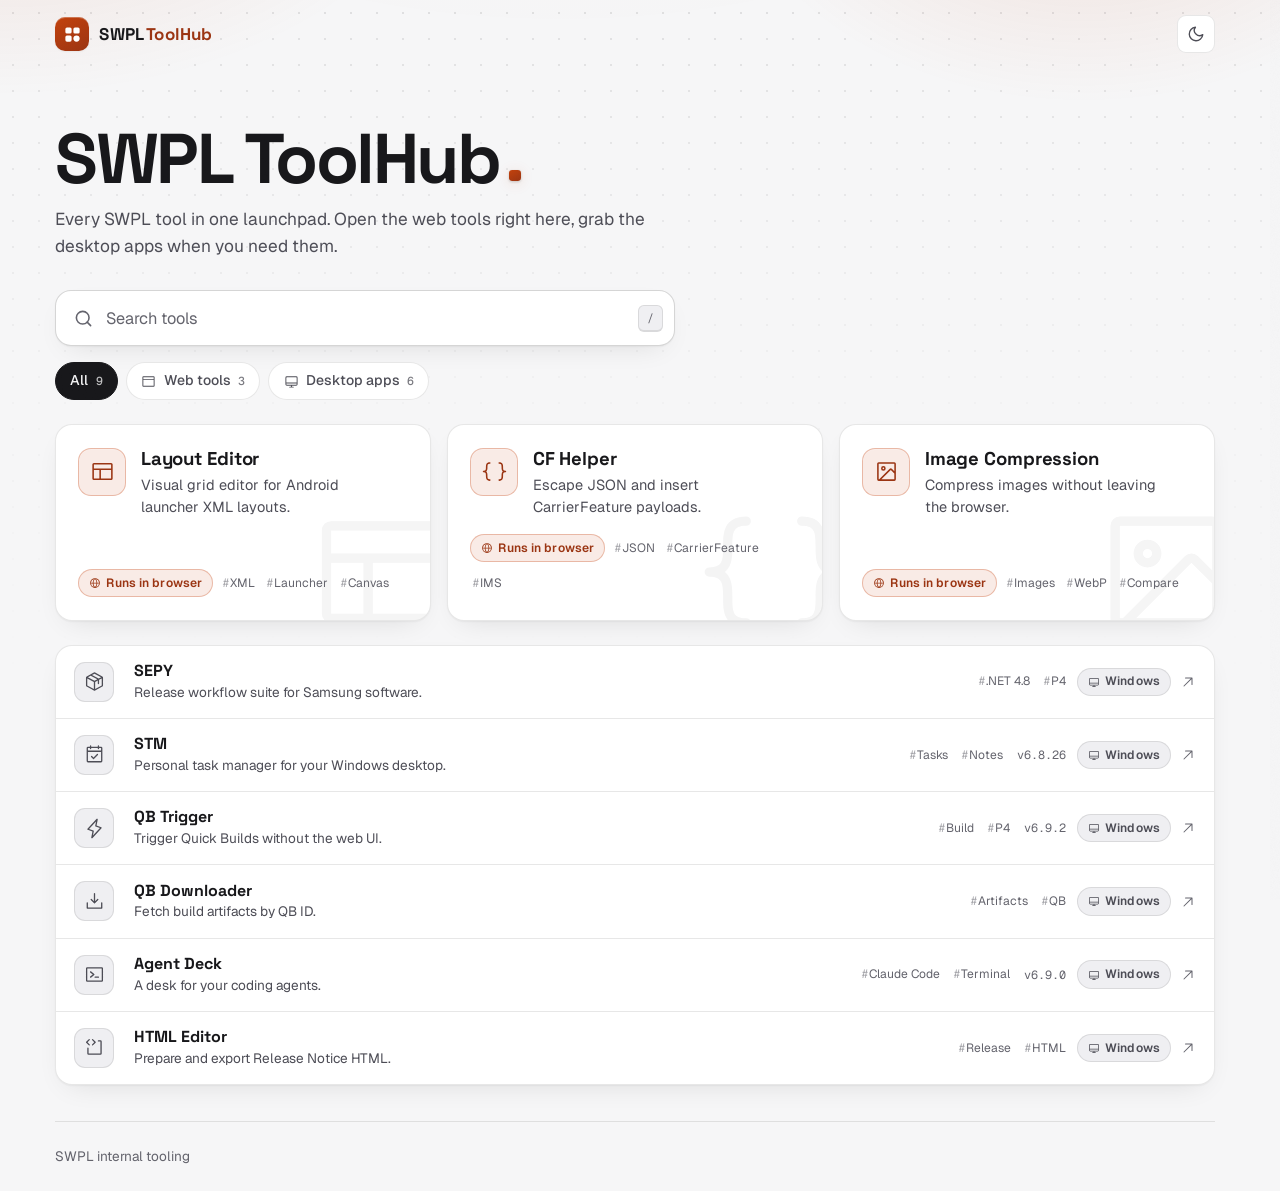
==== commit 04f64084: "Pro motion pass + full color/UI audit fixes; hide admin entry from home Motion: view-transition morp" ====
--- a/index.html
+++ b/index.html
@@ -79,7 +79,9 @@
     <section class="grid" id="tool-grid" aria-label="Tools"></section>
 
     <div class="empty" id="empty-state" hidden>
-      <svg class="icn" viewBox="0 0 24 24" fill="none" stroke="currentColor" stroke-width="1.6" stroke-linecap="round" stroke-linejoin="round" aria-hidden="true"><circle cx="11" cy="11" r="8"/><path d="m21 21-4.35-4.35"/></svg>
+      <span class="empty-tile" aria-hidden="true">
+        <svg class="icn" viewBox="0 0 24 24" fill="none" stroke="currentColor" stroke-width="1.6" stroke-linecap="round" stroke-linejoin="round"><circle cx="11" cy="11" r="8"/><path d="m21 21-4.35-4.35"/></svg>
+      </span>
       <p>No tools match your search.</p>
       <button type="button" id="empty-reset">Clear filters</button>
     </div>
--- a/assets/site.css
+++ b/assets/site.css
@@ -57,6 +57,7 @@
 
   --ease-out: cubic-bezier(0.16, 1, 0.3, 1);
   --grain-opacity: 0.05;
+  --glare: rgba(194, 65, 12, 0.05);
 }
 
 html[data-theme="dark"] {
@@ -89,6 +90,7 @@
   --shadow-lift: 0 2px 4px rgba(0, 0, 0, 0.4), 0 20px 48px -18px rgba(0, 0, 0, 0.6);
 
   --grain-opacity: 0.07;
+  --glare: rgba(255, 255, 255, 0.07);
 }
 
 body[data-density="compact"] {
@@ -100,6 +102,9 @@
 
 /* ---------- Base + browser surfaces ---------- */
 * { box-sizing: border-box; }
+
+/* The hidden attribute must always win, even against display rules. */
+[hidden] { display: none !important; }
 
 html {
   scrollbar-gutter: stable;
@@ -199,13 +204,23 @@
 body[data-hero-style="aurora"] .backdrop::before {
   content: "";
   position: absolute;
-  inset: -20% -10% auto -10%;
-  height: 78vh;
+  inset: -22% -12% auto -12%;
+  height: 82vh;
   background:
     radial-gradient(720px 460px at 10% 0%, var(--accent-glow), transparent 64%),
     radial-gradient(540px 400px at 78% 4%, var(--accent-glow), transparent 68%),
     radial-gradient(900px 520px at 45% -18%, color-mix(in srgb, var(--accent) 5%, transparent), transparent 70%);
   filter: saturate(1.06);
+  will-change: transform;
+}
+
+/* Ambient drift: the aurora breathes, barely. */
+body[data-anim="on"][data-hero-style="aurora"] .backdrop::before {
+  animation: aurora-drift 26s ease-in-out infinite alternate;
+}
+@keyframes aurora-drift {
+  from { transform: translate3d(-1.5%, -1%, 0) scale(1); }
+  to { transform: translate3d(2%, 2.2%, 0) scale(1.07); }
 }
 
 body[data-pattern="on"] .backdrop::after {
@@ -468,6 +483,7 @@
   display: grid;
   gap: 1rem;
   grid-template-columns: repeat(auto-fit, minmax(290px, 1fr));
+  perspective: 1400px;
 }
 body[data-cols="2"] .launchpad { grid-template-columns: repeat(2, 1fr); }
 body[data-cols="3"] .launchpad { grid-template-columns: repeat(3, 1fr); }
@@ -503,6 +519,30 @@
   box-shadow: var(--shadow-lift);
 }
 .lp-card:active { transform: translateY(-1px) scale(0.995); }
+
+/* Pointer-fine devices: dampened 3D tilt driven by --rx/--ry from JS. */
+@media (hover: hover) and (pointer: fine) {
+  body[data-anim="on"] .lp-card:hover {
+    transform: translateY(-4px) rotateX(var(--rx, 0deg)) rotateY(var(--ry, 0deg));
+    transition-duration: 120ms;
+  }
+  body[data-anim="on"] .lp-card:active {
+    transform: translateY(-1px) rotateX(var(--rx, 0deg)) rotateY(var(--ry, 0deg)) scale(0.99);
+  }
+}
+
+/* Glare sheen tracking the same pointer position as the spotlight. */
+.lp-card::after {
+  content: "";
+  position: absolute;
+  inset: 0;
+  border-radius: inherit;
+  background: radial-gradient(340px circle at var(--mx, 50%) var(--my, 0%), var(--glare), transparent 65%);
+  opacity: 0;
+  transition: opacity 260ms ease;
+  pointer-events: none;
+}
+.lp-card:hover::after { opacity: 1; }
 
 /* Cursor spotlight: a 1px gradient border that follows the pointer. */
 .lp-card::before {
@@ -752,30 +792,41 @@
 }
 .tagchip::before { content: "#"; opacity: 0.55; margin-right: 1px; }
 
-/* ---------- Entrance choreography (one authored sequence) ---------- */
-body[data-anim="on"] .hero-title {
+/* ---------- Entrance choreography (boot only, one authored sequence) ----------
+   Gated on body:not(.is-booted): after boot, re-renders (search, filters)
+   hand motion to the View Transitions morph instead of replaying entrances. */
+body[data-anim="on"]:not(.is-booted) .hero-title {
   animation: hero-in 700ms var(--ease-out) both;
 }
-body[data-anim="on"] .hero-tagline {
+body[data-anim="on"]:not(.is-booted) .hero-tile {
+  animation: tile-in 520ms cubic-bezier(0.34, 1.56, 0.64, 1) 620ms both;
+}
+body[data-anim="on"]:not(.is-booted) .hero-tagline {
   animation: rise-in 640ms var(--ease-out) 90ms both;
 }
-body[data-anim="on"] .finder {
+body[data-anim="on"]:not(.is-booted) .finder {
   animation: rise-in 620ms var(--ease-out) 160ms both;
 }
-body[data-anim="on"] .lp-card {
+body[data-anim="on"]:not(.is-booted) .lp-card {
   animation: card-in 560ms var(--ease-out) both;
   animation-delay: calc(240ms + var(--i, 0) * 65ms);
 }
-body[data-anim="on"] .registry,
-body[data-anim="on"] .group-title {
-  animation: rise-in 620ms var(--ease-out) both;
-  animation-delay: calc(340ms + var(--i, 0) * 40ms);
+body[data-anim="on"]:not(.is-booted) .group-title {
+  animation: rise-in 560ms var(--ease-out) 380ms both;
+}
+body[data-anim="on"]:not(.is-booted) .reg-row {
+  animation: rise-in 480ms var(--ease-out) both;
+  animation-delay: calc(430ms + var(--i, 0) * 45ms);
 }
 
 @keyframes hero-in {
   from { opacity: 0; transform: translateY(18px); filter: blur(7px); }
   to { opacity: 1; transform: translateY(0); filter: blur(0); }
 }
+@keyframes tile-in {
+  from { opacity: 0; transform: translateY(-0.03em) scale(0); }
+  to { opacity: 1; transform: translateY(-0.03em) scale(1); }
+}
 @keyframes card-in {
   from { opacity: 0; transform: translateY(16px) scale(0.98); filter: blur(4px); }
   to { opacity: 1; transform: translateY(0) scale(1); filter: blur(0); }
@@ -783,6 +834,24 @@
 @keyframes rise-in {
   from { opacity: 0; transform: translateY(12px); }
   to { opacity: 1; transform: translateY(0); }
+}
+
+/* ---------- View transitions (filter morph + theme ripple) ---------- */
+@media (prefers-reduced-motion: no-preference) {
+  ::view-transition-group(*) {
+    animation-duration: 340ms;
+    animation-timing-function: cubic-bezier(0.16, 1, 0.3, 1);
+  }
+}
+::view-transition-old(root),
+::view-transition-new(root) {
+  animation: none;
+  mix-blend-mode: normal;
+}
+/* During the theme ripple, cards must stay part of the root snapshot. */
+body.vt-root-only .lp-card,
+body.vt-root-only .reg-row {
+  view-transition-name: none !important;
 }
 
 /* ---------- Empty state ---------- */
@@ -791,15 +860,40 @@
   text-align: center;
   color: var(--muted);
 }
-.empty .icn { width: 34px; height: 34px; opacity: 0.6; }
-.empty p { margin: 0.8rem 0 1.1rem; }
+.empty-tile {
+  width: 58px;
+  height: 58px;
+  margin: 0 auto;
+  display: grid;
+  place-items: center;
+  border-radius: 16px;
+  background: var(--surface);
+  border: 1px dashed var(--border-strong);
+  color: var(--muted);
+}
+.empty .icn { width: 26px; height: 26px; }
+.empty p {
+  margin: 1rem 0 1.2rem;
+  font-family: var(--font-display);
+  font-weight: 700;
+  font-size: 1.05rem;
+  color: var(--text-2);
+}
 .empty button {
-  color: var(--accent);
+  display: inline-flex;
+  align-items: center;
+  gap: 0.45rem;
+  padding: 0.55rem 1.1rem;
+  border-radius: var(--radius-sm);
+  border: 1px solid var(--border-strong);
+  background: var(--surface);
+  color: var(--text);
   font-weight: 600;
-  text-decoration: underline;
-  text-underline-offset: 3px;
-}
-html[data-theme="light"] .empty button { color: var(--accent-strong); }
+  font-size: 0.9rem;
+  transition: border-color 150ms ease, transform 150ms ease;
+}
+.empty button:hover { border-color: var(--accent-line); }
+.empty button:active { transform: scale(0.97); }
 
 /* ---------- Dialog ---------- */
 dialog.tool-dialog {
@@ -820,16 +914,28 @@
 html[data-theme="dark"] dialog.tool-dialog::backdrop { background: rgba(0, 0, 0, 0.58); }
 
 body[data-anim="on"] dialog.tool-dialog[open] {
-  animation: dlg-in 300ms var(--ease-out);
+  animation: dlg-in 320ms var(--ease-out);
 }
 body[data-anim="on"] dialog.tool-dialog[open]::backdrop {
-  animation: fade-in 240ms ease;
+  animation: fade-in 260ms ease;
+}
+body[data-anim="on"] dialog.tool-dialog.is-closing[open] {
+  animation: dlg-out 170ms ease-in forwards;
+}
+body[data-anim="on"] dialog.tool-dialog.is-closing[open]::backdrop {
+  animation: fade-out 170ms ease forwards;
 }
 @keyframes dlg-in {
-  from { opacity: 0; transform: translateY(16px) scale(0.96); filter: blur(5px); }
-  to { opacity: 1; transform: none; filter: blur(0); }
+  0% { opacity: 0; transform: translateY(18px) scale(0.955); filter: blur(6px); }
+  62% { filter: blur(0); }
+  100% { opacity: 1; transform: none; filter: blur(0); }
+}
+@keyframes dlg-out {
+  from { opacity: 1; transform: none; }
+  to { opacity: 0; transform: translateY(10px) scale(0.97); filter: blur(3px); }
 }
 @keyframes fade-in { from { opacity: 0; } to { opacity: 1; } }
+@keyframes fade-out { from { opacity: 1; } to { opacity: 0; } }
 
 .dlg-inner {
   position: relative;
@@ -1051,8 +1157,10 @@
   }
 }
 body[data-anim="off"] .hero-title,
+body[data-anim="off"] .hero-tile,
 body[data-anim="off"] .hero-tagline,
 body[data-anim="off"] .finder,
 body[data-anim="off"] .lp-card,
-body[data-anim="off"] .registry,
-body[data-anim="off"] .group-title { animation: none; }
+body[data-anim="off"] .reg-row,
+body[data-anim="off"] .group-title,
+body[data-anim="off"] .backdrop::before { animation: none; }
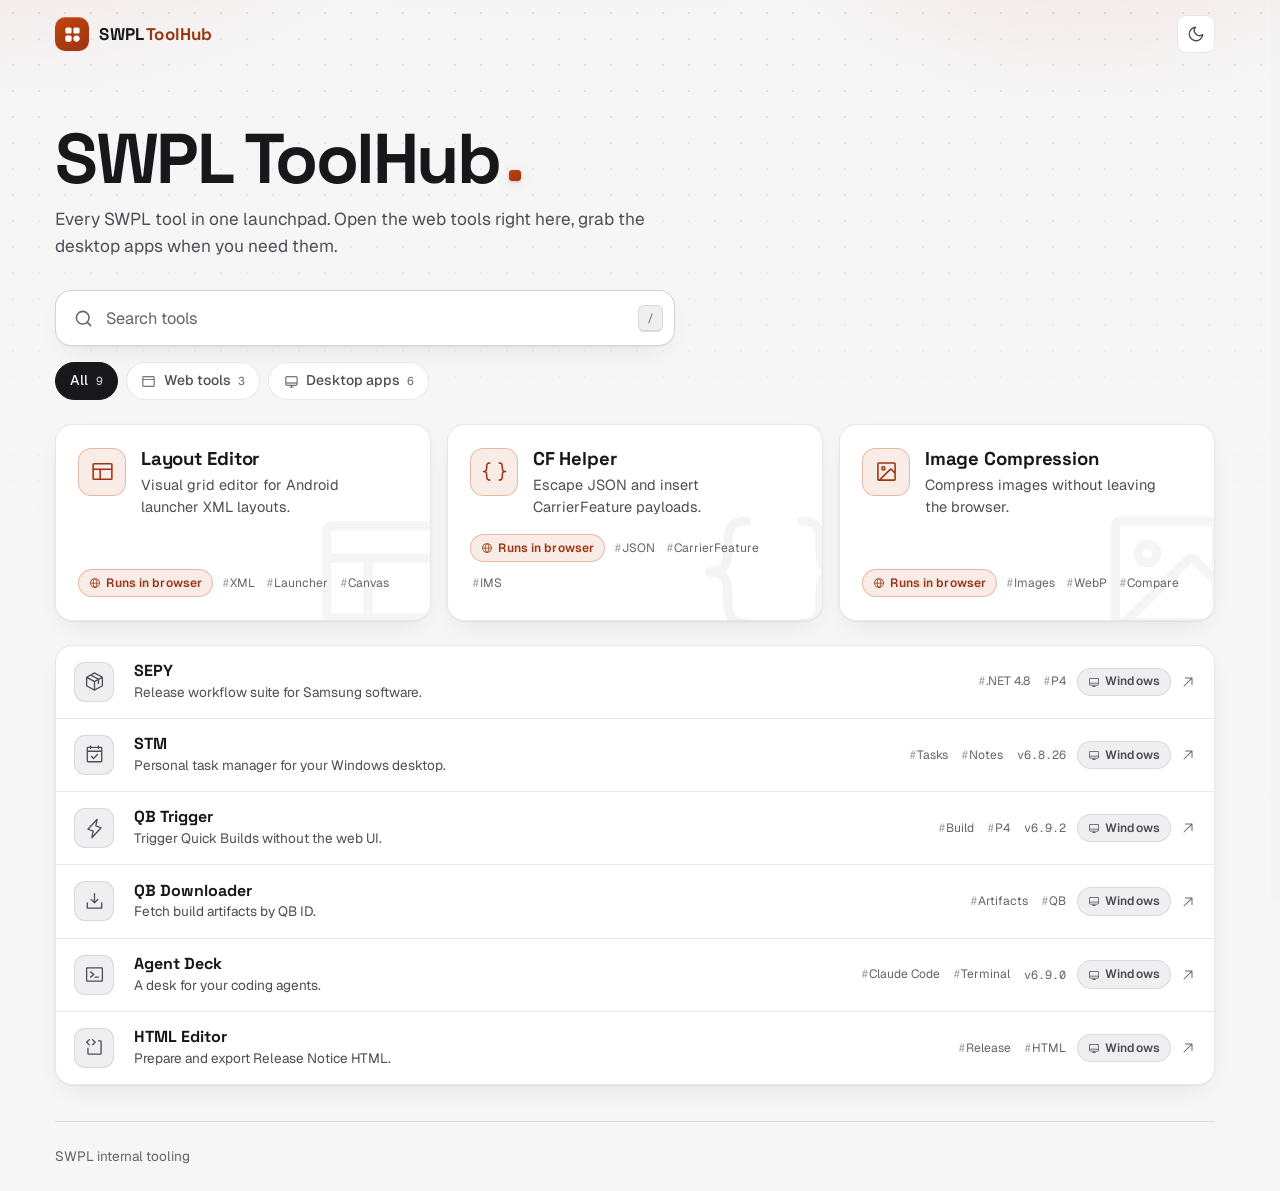
==== commit f2094a60: "Pointer FX: the cursor becomes the ember light source - A soft ember glow trails the pointer across " ====
--- a/index.html
+++ b/index.html
@@ -40,6 +40,7 @@
 <body data-anim="on" data-pattern="on" data-hero-style="aurora" data-card-style="elevated">
   <a class="skip-link" href="#main">Skip to content</a>
   <div class="backdrop" aria-hidden="true"></div>
+  <div class="cursor-light" id="cursor-light" aria-hidden="true"></div>
   <div class="grain" aria-hidden="true"></div>
 
   <header class="topbar container-w">
--- a/assets/site.css
+++ b/assets/site.css
@@ -233,6 +233,27 @@
   -webkit-mask-image: linear-gradient(to bottom, rgba(0,0,0,.55), rgba(0,0,0,.14) 44%, transparent 76%);
 }
 
+/* The cursor carries the ember light: a soft glow trailing the pointer,
+   painted under the content so it illuminates the page floor. */
+.cursor-light {
+  position: fixed;
+  left: 0;
+  top: 0;
+  width: 560px;
+  height: 560px;
+  border-radius: 50%;
+  background: radial-gradient(circle, var(--accent-glow), transparent 64%);
+  pointer-events: none;
+  z-index: -1;
+  opacity: 0;
+  transition: opacity 500ms ease;
+  will-change: transform;
+}
+body[data-anim="on"].has-pointer .cursor-light { opacity: 1; }
+@media (hover: none), (prefers-reduced-motion: reduce) {
+  .cursor-light { display: none; }
+}
+
 .grain {
   position: fixed;
   inset: 0;
@@ -310,6 +331,9 @@
 .iconbtn:active { transform: scale(0.96); }
 .iconbtn .icn { width: 18px; height: 18px; }
 
+.theme-toggle .icn { transition: transform 300ms var(--ease-out); }
+.theme-toggle:hover .icn-moon { transform: rotate(-18deg); }
+.theme-toggle:hover .icn-sun { transform: rotate(28deg); }
 .theme-toggle .icn-sun { display: none; }
 html[data-theme="dark"] .theme-toggle .icn-sun { display: block; }
 html[data-theme="dark"] .theme-toggle .icn-moon { display: none; }
@@ -341,6 +365,11 @@
   background: linear-gradient(150deg, var(--accent), var(--accent-strong));
   box-shadow: 0 2px 14px var(--accent-glow), 0 1px 3px rgba(24, 20, 16, 0.2);
   transform: translateY(-0.03em);
+  transition: transform 420ms cubic-bezier(0.34, 1.56, 0.64, 1), box-shadow 300ms ease;
+}
+.hero-title:hover .hero-tile {
+  transform: translateY(-0.03em) scale(1.22) rotate(9deg);
+  box-shadow: 0 3px 22px var(--accent-glow), 0 1px 3px rgba(24, 20, 16, 0.2);
 }
 
 .hero-tagline {
@@ -374,6 +403,9 @@
   box-shadow: inset 0 1px 0 rgba(255, 255, 255, 0.06), var(--shadow-1);
   max-width: 620px;
   transition: border-color 200ms ease, box-shadow 200ms ease, transform 200ms var(--ease-out);
+}
+.search:hover {
+  border-color: color-mix(in srgb, var(--accent) 26%, var(--border-strong));
 }
 .search:focus-within {
   border-color: var(--accent-line);
@@ -436,8 +468,12 @@
   font-weight: 500;
   transition: border-color 150ms ease, background 150ms ease, color 150ms ease, transform 150ms ease;
 }
-.chip:hover { border-color: var(--border-strong); color: var(--text); }
-.chip:active { transform: scale(0.97); }
+.chip:hover {
+  border-color: var(--border-strong);
+  color: var(--text);
+  transform: translateY(-1px);
+}
+.chip:active { transform: translateY(0) scale(0.96); }
 .chip.is-active {
   background: var(--text);
   border-color: var(--text);
@@ -544,14 +580,16 @@
 }
 .lp-card:hover::after { opacity: 1; }
 
-/* Cursor spotlight: a 1px gradient border that follows the pointer. */
+/* Cursor spotlight: a 1px gradient border that follows the pointer.
+   While the pointer is anywhere over the grid (.grid.is-lit), every card
+   border catches a little of the light; the hovered card catches it all. */
 .lp-card::before {
   content: "";
   position: absolute;
   inset: 0;
   border-radius: inherit;
   padding: 1px;
-  background: radial-gradient(240px circle at var(--mx, 50%) var(--my, 0%), var(--accent-line), transparent 72%);
+  background: radial-gradient(280px circle at var(--mx, 50%) var(--my, 0%), var(--accent-line), transparent 72%);
   -webkit-mask: linear-gradient(#000 0 0) content-box, linear-gradient(#000 0 0);
   -webkit-mask-composite: xor;
           mask: linear-gradient(#000 0 0) content-box, linear-gradient(#000 0 0);
@@ -560,7 +598,18 @@
   transition: opacity 260ms ease;
   pointer-events: none;
 }
+.grid.is-lit .lp-card::before { opacity: 0.55; }
 .lp-card:hover::before, .lp-card:focus-visible::before { opacity: 1; }
+
+/* Depth: content and ghost drift on opposite layers while tilting. */
+@media (hover: hover) and (pointer: fine) {
+  body[data-anim="on"] .lp-top {
+    transition: transform 300ms var(--ease-out);
+  }
+  body[data-anim="on"] .lp-card:hover .lp-top {
+    transform: translate3d(var(--pdx, 0px), var(--pdy, 0px), 0);
+  }
+}
 
 /* Ghost icon: each tool's own mark, oversized, as the card's signature. */
 .lp-ghost {
@@ -578,7 +627,7 @@
 .lp-ghost .tool-emoji { font-size: 118px; line-height: 1; }
 .dlg-ghost .tool-emoji { font-size: 130px; line-height: 1; }
 .lp-card:hover .lp-ghost {
-  transform: translate(-7px, -7px) rotate(-3deg);
+  transform: translate3d(calc(var(--pdx, 0px) * -1.8 - 6px), calc(var(--pdy, 0px) * -1.8 - 6px), 0) rotate(-3deg);
   color: var(--accent);
   opacity: 0.10;
 }
@@ -590,6 +639,7 @@
 }
 
 .lp-icon {
+  position: relative;
   width: 48px;
   height: 48px;
   flex: none;
@@ -604,6 +654,21 @@
   box-shadow: inset 0 1px 0 rgba(255, 255, 255, 0.14);
   transition: transform 240ms var(--ease-out);
 }
+/* One specular glint sweeps the tile when the card is entered. */
+.lp-icon::after {
+  content: "";
+  position: absolute;
+  inset: 0;
+  background: linear-gradient(115deg, transparent 40%, rgba(255, 255, 255, 0.4) 50%, transparent 60%);
+  transform: translateX(-130%);
+  pointer-events: none;
+}
+body[data-anim="on"] .lp-card:hover .lp-icon::after {
+  animation: glint 700ms ease 90ms 1 both;
+}
+@keyframes glint {
+  to { transform: translateX(130%); }
+}
 html[data-theme="light"] .lp-icon { color: var(--accent-strong); }
 .lp-icon .icn { width: 25px; height: 25px; }
 .lp-icon img { width: 100%; height: 100%; object-fit: cover; }
@@ -653,11 +718,30 @@
 
 /* ---------- Registry (everything not featured) ---------- */
 .registry {
+  position: relative;
   border: 1px solid var(--border);
   border-radius: calc(var(--radius) + 3px);
   background: var(--surface);
   overflow: hidden;
 }
+/* The registry border catches the cursor light too. */
+.registry::before {
+  content: "";
+  position: absolute;
+  inset: 0;
+  border-radius: inherit;
+  padding: 1px;
+  background: radial-gradient(340px circle at var(--mx, 50%) var(--my, 0%), var(--accent-line), transparent 72%);
+  -webkit-mask: linear-gradient(#000 0 0) content-box, linear-gradient(#000 0 0);
+  -webkit-mask-composite: xor;
+          mask: linear-gradient(#000 0 0) content-box, linear-gradient(#000 0 0);
+          mask-composite: exclude;
+  opacity: 0;
+  transition: opacity 260ms ease;
+  pointer-events: none;
+  z-index: 1;
+}
+.grid.is-lit .registry::before { opacity: 0.8; }
 body[data-card-style="elevated"] .registry { box-shadow: var(--shadow-1); }
 body[data-card-style="glass"] .registry {
   background: color-mix(in srgb, var(--surface) 72%, transparent);
@@ -1093,9 +1177,17 @@
   display: inline-flex;
   align-items: center;
   gap: 0.4rem;
-  transition: color 150ms ease;
-}
-.site-footer a:hover { color: var(--text); }
+  background-image: linear-gradient(var(--accent), var(--accent));
+  background-repeat: no-repeat;
+  background-position: left calc(100% - 1px);
+  background-size: 0% 1px;
+  transition: color 150ms ease, background-size 260ms var(--ease-out);
+  padding-bottom: 2px;
+}
+.site-footer a:hover {
+  color: var(--text);
+  background-size: 100% 1px;
+}
 .site-footer .icn { width: 14px; height: 14px; }
 body[data-footer="off"] .site-footer { display: none; }
 
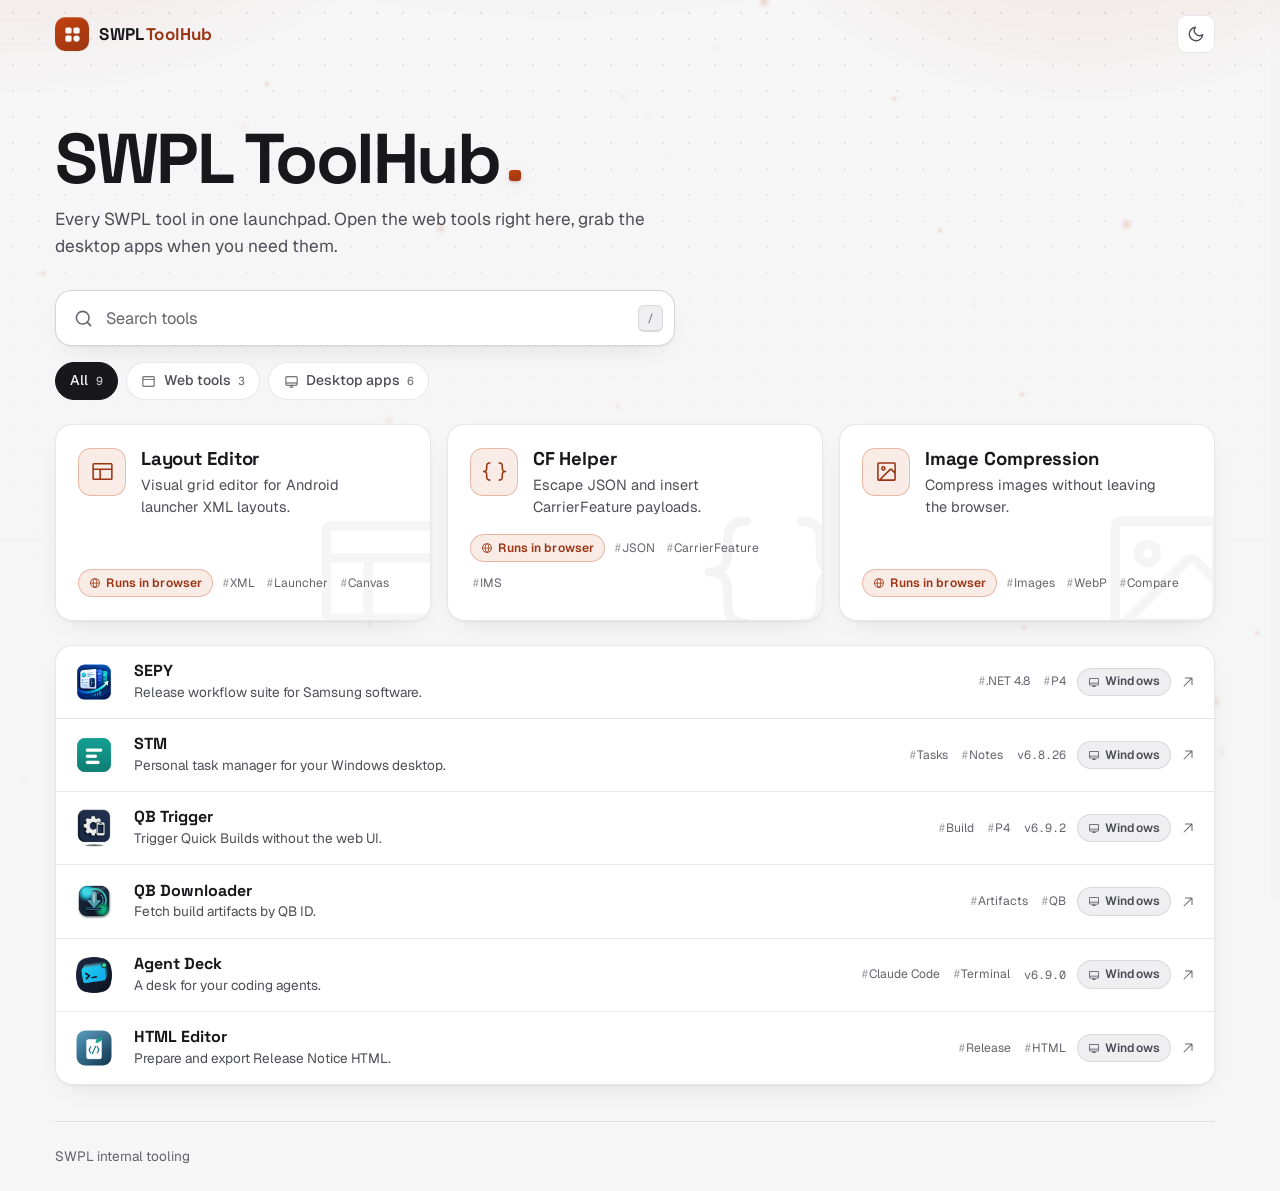
==== commit e9936035: "Ember field: rising spark particles animate the page floor A small canvas system draws accent-colore" ====
--- a/index.html
+++ b/index.html
@@ -41,6 +41,7 @@
   <a class="skip-link" href="#main">Skip to content</a>
   <div class="backdrop" aria-hidden="true"></div>
   <div class="cursor-light" id="cursor-light" aria-hidden="true"></div>
+  <canvas class="ember-field" id="ember-field" aria-hidden="true"></canvas>
   <div class="grain" aria-hidden="true"></div>
 
   <header class="topbar container-w">
--- a/assets/site.css
+++ b/assets/site.css
@@ -219,8 +219,9 @@
   animation: aurora-drift 26s ease-in-out infinite alternate;
 }
 @keyframes aurora-drift {
-  from { transform: translate3d(-1.5%, -1%, 0) scale(1); }
-  to { transform: translate3d(2%, 2.2%, 0) scale(1.07); }
+  from { transform: translate3d(-1.5%, -1%, 0) scale(1); opacity: 0.88; }
+  50% { opacity: 1; }
+  to { transform: translate3d(2%, 2.2%, 0) scale(1.07); opacity: 0.92; }
 }
 
 body[data-pattern="on"] .backdrop::after {
@@ -252,6 +253,18 @@
 body[data-anim="on"].has-pointer .cursor-light { opacity: 1; }
 @media (hover: none), (prefers-reduced-motion: reduce) {
   .cursor-light { display: none; }
+}
+
+/* Ember field: tiny sparks drifting up through the page floor. */
+.ember-field {
+  position: fixed;
+  inset: 0;
+  z-index: -1;
+  pointer-events: none;
+}
+body[data-anim="off"] .ember-field { display: none; }
+@media (prefers-reduced-motion: reduce) {
+  .ember-field { display: none; }
 }
 
 .grain {
@@ -875,6 +888,23 @@
   white-space: nowrap;
 }
 .tagchip::before { content: "#"; opacity: 0.55; margin-right: 1px; }
+
+/* Real app icons: the artwork carries its own shape, so the tile chrome
+   steps aside and the image renders whole instead of cropped. */
+.lp-icon img,
+.reg-icon img,
+.dlg-icon img { object-fit: contain; }
+.lp-icon:has(img),
+.reg-icon:has(img),
+.dlg-icon:has(img),
+.reg-row:hover .reg-icon:has(img),
+.lp-card:hover .lp-icon:has(img) {
+  background: transparent;
+  border-color: transparent;
+  box-shadow: none;
+}
+.reg-row:hover .reg-icon:has(img) img { transform: scale(1.07); }
+.reg-icon img { transition: transform 220ms var(--ease-out); }
 
 /* ---------- Entrance choreography (boot only, one authored sequence) ----------
    Gated on body:not(.is-booted): after boot, re-renders (search, filters)
